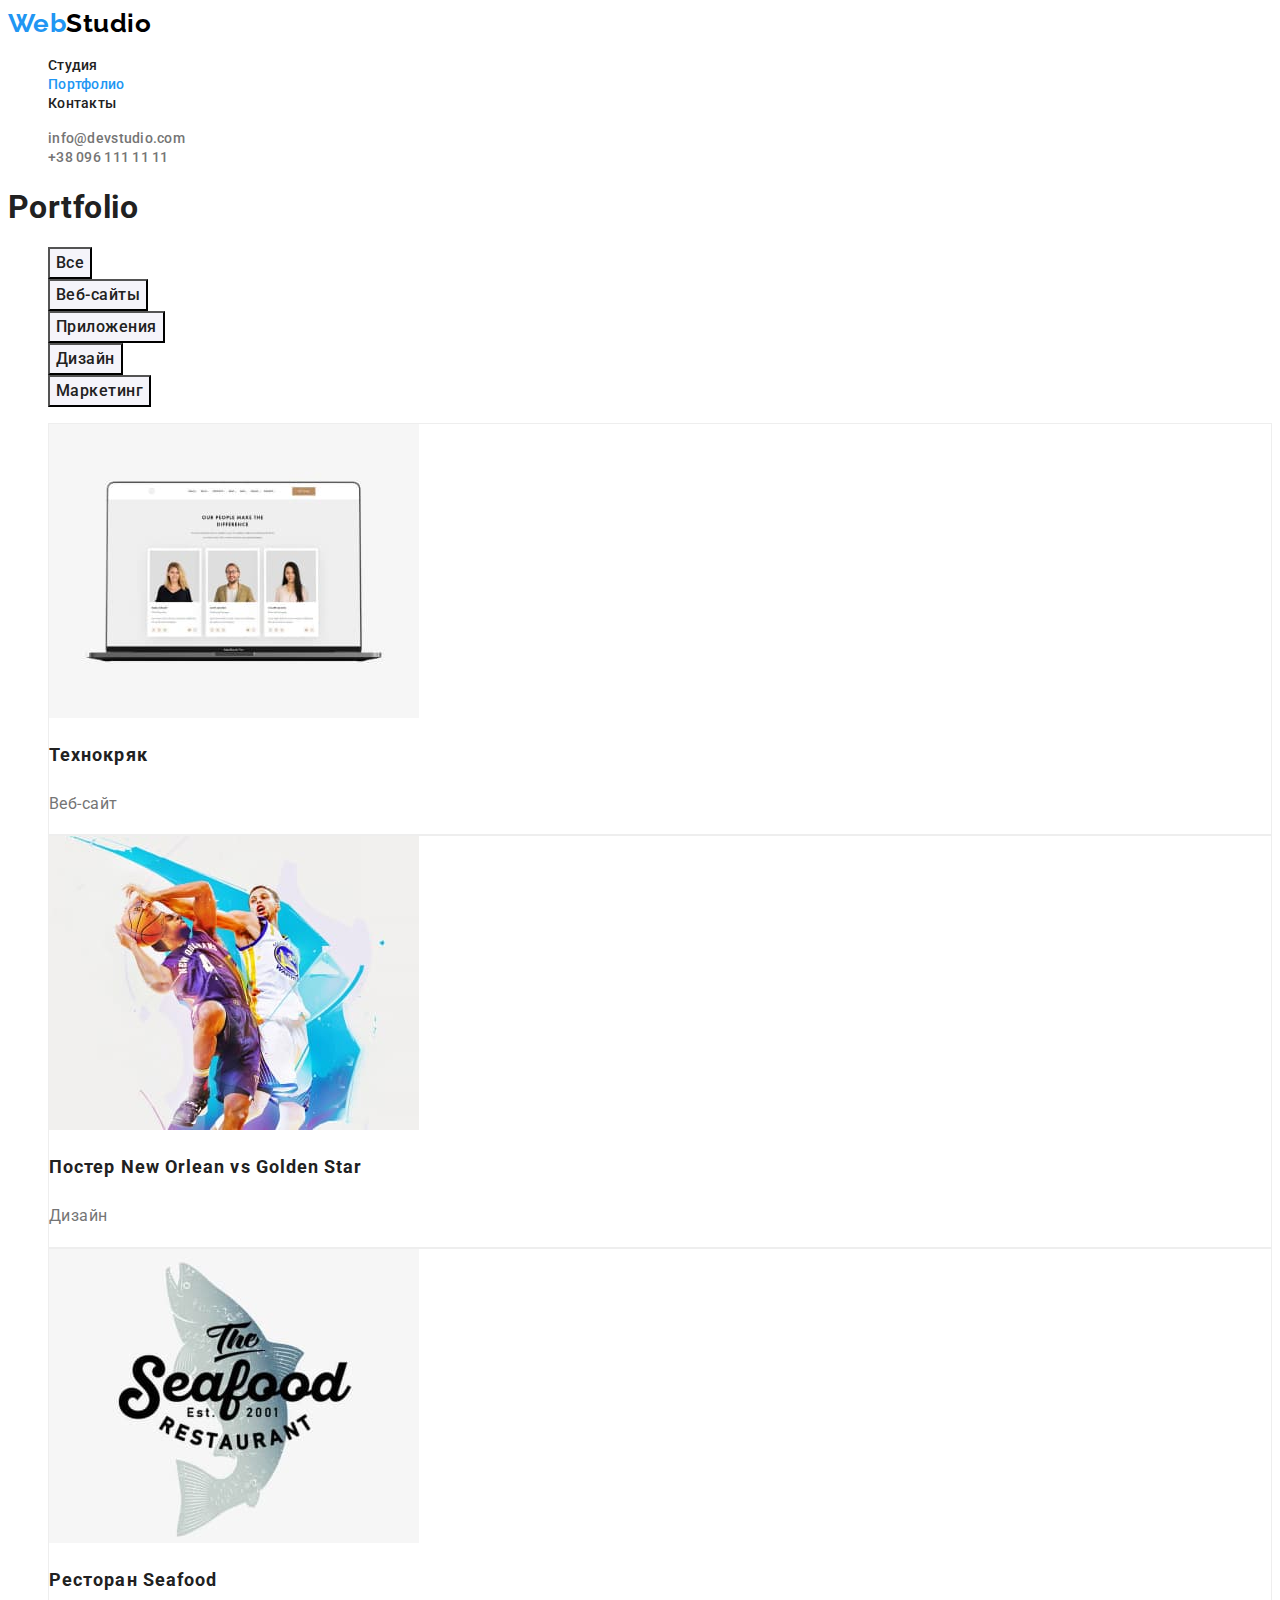
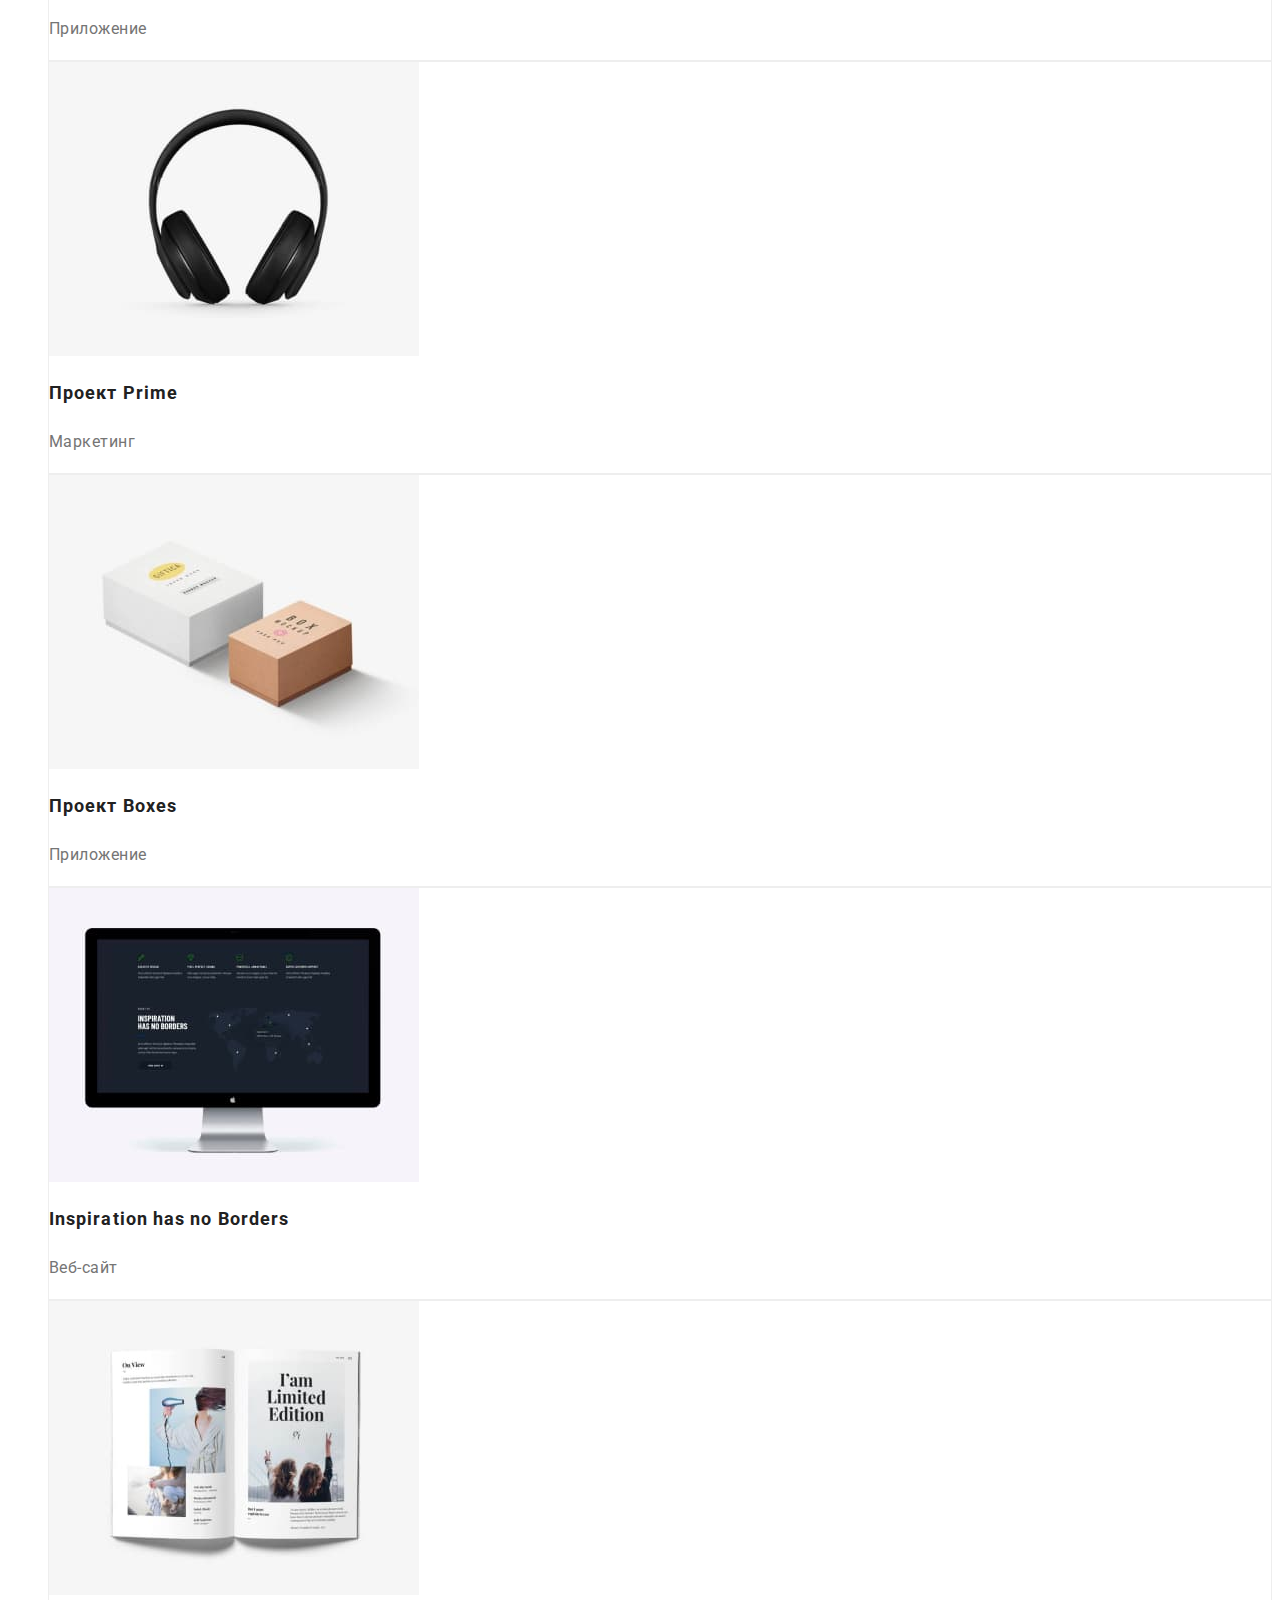
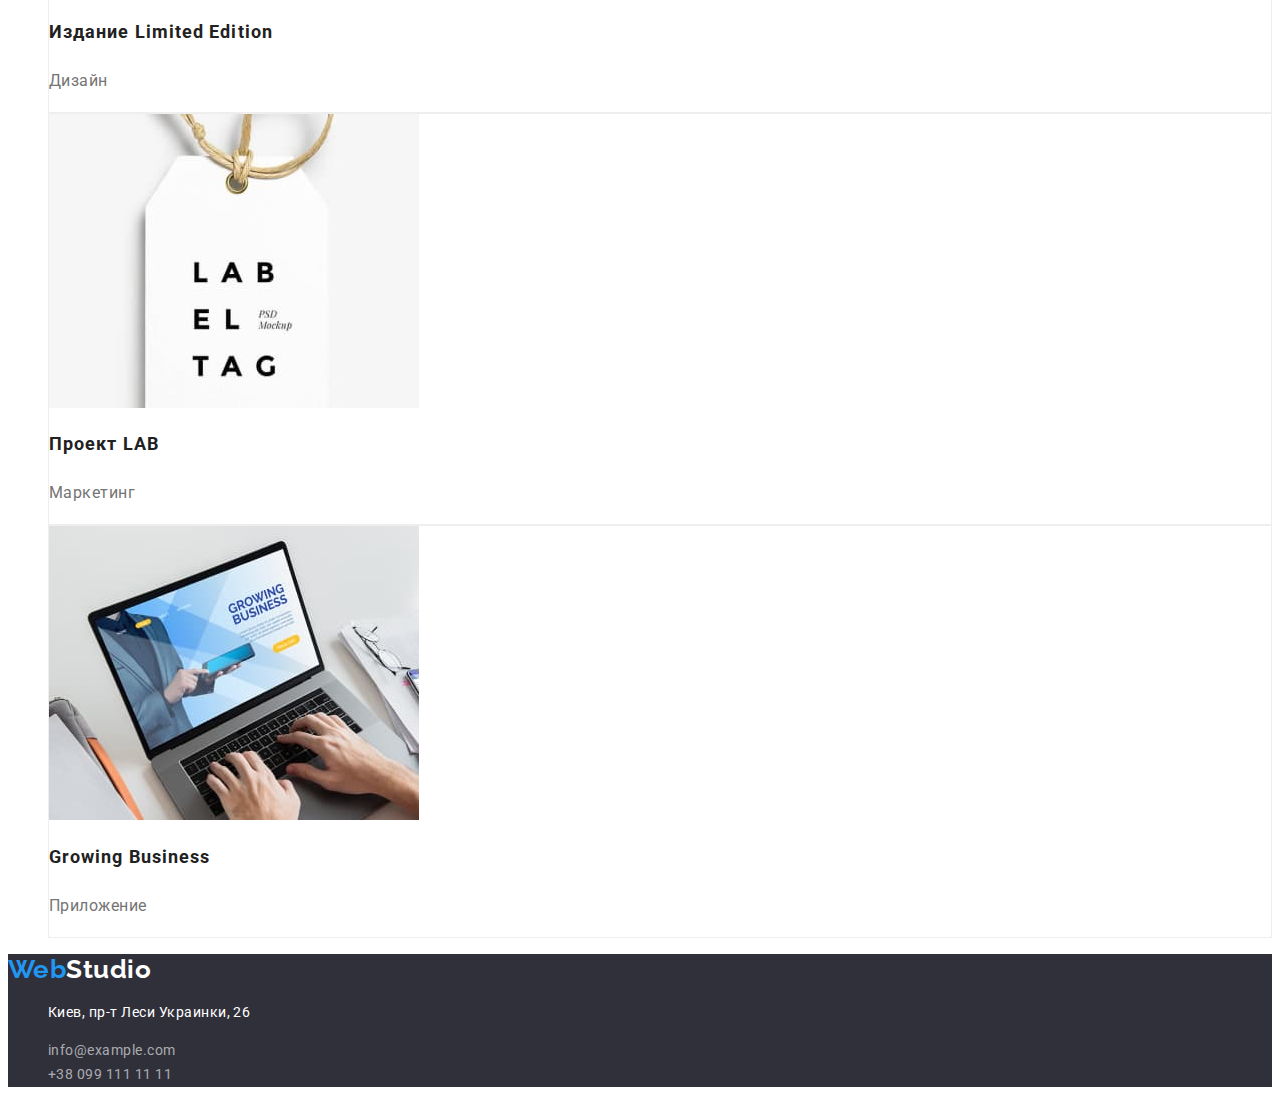
==== portfolio.html @ 8598e44a "Копирует файлы из ДЗ 2 в ДЗ 3" ====
<!DOCTYPE html>
<html lang="en">
<head>
    <meta charset="UTF-8">
    <meta http-equiv="X-UA-Compatible" content="IE=edge">
    <meta name="viewport" content="width=device-width, initial-scale=1.0">
    <title>Document</title>
    <link href="https://fonts.googleapis.com/css2?family=Raleway:wght@700&family=Roboto:wght@400;500;700;900&display=swap" rel="stylesheet">
    <link rel="stylesheet" href="./css/styles.css">
</head>
<body>
<header>
    <nav class="nav">
        <a class="logo" href="./index.html"><span class="first-word">Web</span><span class="second-word">Studio</span></a>
        <ul class="list">
            <li><a class="item" href="./index.html">Студия</a></li>
            <li><a class="item active" href="">Портфолио</a></li>
            <li><a class="item" href="">Контакты</a></li>
        </ul>
    </nav>
    <ul class="list-contact">
        <li><a class="item" href="mailto:info@devstudio.com">info@devstudio.com</a></li>
        <li><a class="item" href="tel:+380961111111">+38 096 111 11 11</a></li>
    </ul>
</header>   
<main>
    <!-- section portfolio -->
    <section class="portfolio">
        <h1>Portfolio</h1>
        <!-- div filters -->
        <div class="filters">
            <ul class="list">
                <li class="filter"><button type="button">Все</button></li>
                <li class="filter"><button type="button">Веб-сайты</button></li>
                <li class="filter"><button type="button">Приложения</button></li>
                <li class="filter"><button type="button">Дизайн</button></li>
                <li class="filter"><button type="button">Маркетинг</button></li>
            </ul>
        </div>
        <!-- div projects -->
        <div class="projects">
            <ul class="list">
                <li class="project-item"><a href="">
                    <img src="./images/img-texnokryak.jpg" width="370" height="294" alt="Экран ноутбука с изображением сайта">
                    <h2 class="project-name">Технокряк</h2>
                    <p class="project-type">Веб-сайт</p>
                </a>
                </li>
                <li class="project-item"><a href="">
                    <img src="./images/img-new-orlean.jpg" width="370" height="294" alt="Два игрока в баскетбол">
                    <h2 class="project-name">Постер New Orlean vs Golden Star</h2>
                    <p class="project-type">Дизайн</p>
                </a>
                </li>
                <li class="project-item"><a href="">
                    <img src="./images/img-seafood.jpg" width="370" height="294" alt="Реклама ресторана Seafood">
                    <h2 class="project-name">Ресторан Seafood</h2>
                    <p class="project-type">Приложение</p>
                </a>
                </li>
                <li class="project-item"><a href="">
                    <img src="./images/img-prime.jpg" width="370" height="294" alt="Черные наушники">
                    <h2 class="project-name">Проект Prime</h2>
                    <p class="project-type">Маркетинг</p>
                </a>
                </li>
                <li class="project-item"><a href="">
                    <img src="./images/img-boxes.jpg" width="370" height="294" alt="Две картонные коробки">
                    <h2 class="project-name">Проект Boxes</h2>
                    <p class="project-type">Приложение</p>
                </a>
                </li>
                <li class="project-item"><a href="">
                    <img src="./images/img-inspiration.jpg" width="370" height="294" alt="Монитор компьютера">
                    <h2 class="project-name">Inspiration has no Borders</h2>
                    <p class="project-type">Веб-сайт</p>
                </a>
                </li>
                <li class="project-item"><a href="">
                    <img src="./images/img-limited-edition.jpg" width="370" height="294" alt="Разворот журнала">
                    <h2 class="project-name">Издание Limited Edition</h2>
                    <p class="project-type">Дизайн</p>
                </a>
                </li>
                <li class="project-item"><a href="">
                    <img src="./images/img-lab.jpg" width="370" height="294" alt="Этикетка с надписью LAB EL TAG">
                    <h2 class="project-name">Проект LAB</h2>
                    <p class="project-type">Маркетинг</p>
                </a>
                </li>
                <li class="project-item"><a href="">
                    <img src="./images/img-growing-business.jpg" width="370" height="294" alt="Экран ноутбука">
                    <h2 class="project-name">Growing Business</h2>
                    <p class="project-type">Приложение</p>
                </a>
                </li>
            </ul>
        </div>
    </section>
</main>
<footer>
    <a class="logo" href="./index.html"><span class="first-word">Web</span><span class="third-word">Studio</span></a>
    <address>
        <ul class="list">
            <li><p class="item post">Киев, пр-т Леси Украинки, 26</p></li>
            <li><a class="item contact" href="mailto:info@example.com">info@example.com</a></li>
            <li><a class="item contact" href="tel:+380991111111">+38 099 111 11 11</a></li>
        </ul>
    </address>
</footer>
</body>
</html>
---- css/styles.css ----
:root{
    --primary-text-color: #212121;
    --additional-text-color: #757575;
    --accent-color: #2196F3;
    --logo-text-color: #000000;
    --additional-accent-color: #FFFFFF;
    --mailto-tel-text-color: rgba(255, 255, 255, 0.6);
    --primary-background-color: #E5E5E5;
    --additional-background-color: #F5F4FA;
    --futer-background-color: #2F303A;
    }
/* body */
body{
    font-family: Roboto, Sans Serif;
    letter-spacing: 0.03em;
    color: var(--primary-text-color);
    }    

/* Nav */
/* Logo */
.logo{
    font-family: Raleway, Sans Serif;
    font-weight: 700;
    font-size: 26px;
    line-height: 1.2;
    text-decoration: none;
    }
.first-word{
    color: var(--accent-color);
}
.second-word{
    color: var(--logo-text-color);
}
.third-word{
    color: var(--additional-accent-color);
}
nav .list{
    list-style: none;
}
nav .item{
    color: var(--primary-text-color);
    font-weight: 500;
    font-size: 14px;
    line-height: 1.14;
    letter-spacing: 0.02em;
    text-decoration: none;
}
nav .active{
    color: var(--accent-color);
}
nav .item:hover,
nav .item:focus {
    color: var(--accent-color);
}
.list-contact{
    list-style: none;
}
.list-contact .item{
    color: var(--additional-text-color);
    font-weight: 500;
    font-size: 14px;
    line-height: 1.14;
    letter-spacing: 0.02em;
    text-decoration: none;
}
.list-contact .item:hover,
.list-contact .item:focus{
    color: var(--accent-color);
}
/* Hero */
.hero-title{
    color: var(--additional-accent-color);
    font-weight: 900;
    font-size: 44px;
    line-height: 1.36;
    text-align: center;
    letter-spacing: 0.06em;
    text-transform: uppercase;
    }
.hero{
    background-color: var(--futer-background-color);
    text-align: center;
}
.hero button{
    font-family: Roboto, Sans Serif;
    background-color: var(--accent-color);
    color: var(--additional-accent-color);
    font-weight: 700;
    font-size: 16px;
    line-height: 1.9;
    letter-spacing: 0.06em;
    cursor: pointer;
    
}
    /* section features */
.feature-title{
    font-weight: 700;
    color: var(--primary-text-color);
    font-size: 14px;
    line-height: 1.14;
    text-transform: uppercase;
    }
.list-features{
    list-style: none;
}    
.features p{
    font-weight: 400;
    color: var(--additional-text-color);
    font-size: 14px;
    line-height: 1.71;
    }
    /* directions */
.directions-title{
    color: var(--primary-text-color);
    font-size: 36px;
    line-height: 1.17;
}
.directions .list{
    list-style: none;
}
    /* team */
.team{
    background-color: var(--additional-background-color);
}
.team-title{
    color: var(--primary-text-color);
    font-size: 36px;
    line-height: 1.17;
    text-align: center;
}
.team .cards{
    list-style: none;
}
.card{
    background-color: var(--additional-accent-color);
}
.team .name{
    color: var(--primary-text-color);
    font-weight: 500;
    font-size: 16px;
    line-height: 1.19;
    text-align: center;
}
.team .position{
    font-weight: 400;
    color: var(--additional-text-color);
    font-size: 16px;
    line-height: 1.19;
    text-align: center;
}
/* footer */
footer{
    background-color: var(--futer-background-color);
}
address .list{
    list-style: none;
 }
footer .item{
    text-decoration: none;
    font-style: normal;
    font-weight: 400;
    font-size: 14px;
    line-height: 1.71;
}
footer .item:hover,
footer .item:focus{
    color: var(--accent-color);
}
.item.post{
    color: var(--additional-accent-color);
}
.item.contact{
    color: var(--mailto-tel-text-color);
}
/* page portfolio */
/* filters */
.filters .list{
    list-style: none;
}
.filters button{
    font-family: Roboto, Sans Serif;
    letter-spacing: 0.03em;
    font-weight: 500;
    font-size: 16px;
    line-height: 1.62;
    text-align: center;
    color: var(--primary-text-color);
    background-color: var(--additional-background-color);
    cursor: pointer;
}
.filters button:hover,
.filters button:focus {
    background-color: var(--accent-color);
    color: var(--additional-accent-color);
}
/* projects */
.projects .list{
    list-style: none;
}
.projects a{
    text-decoration: none;
}
.project-name{
    font-size: 18px;
    line-height: 2;
    letter-spacing: 0.06em;
    color: var(--primary-text-color);
}
.project-type{
    font-weight: normal;
    font-size: 16px;
    line-height: 1.87;
    color: var(--additional-text-color);
}
.project-item{
    border: 1px solid #EEEEEE;
    box-sizing: border-box;
}
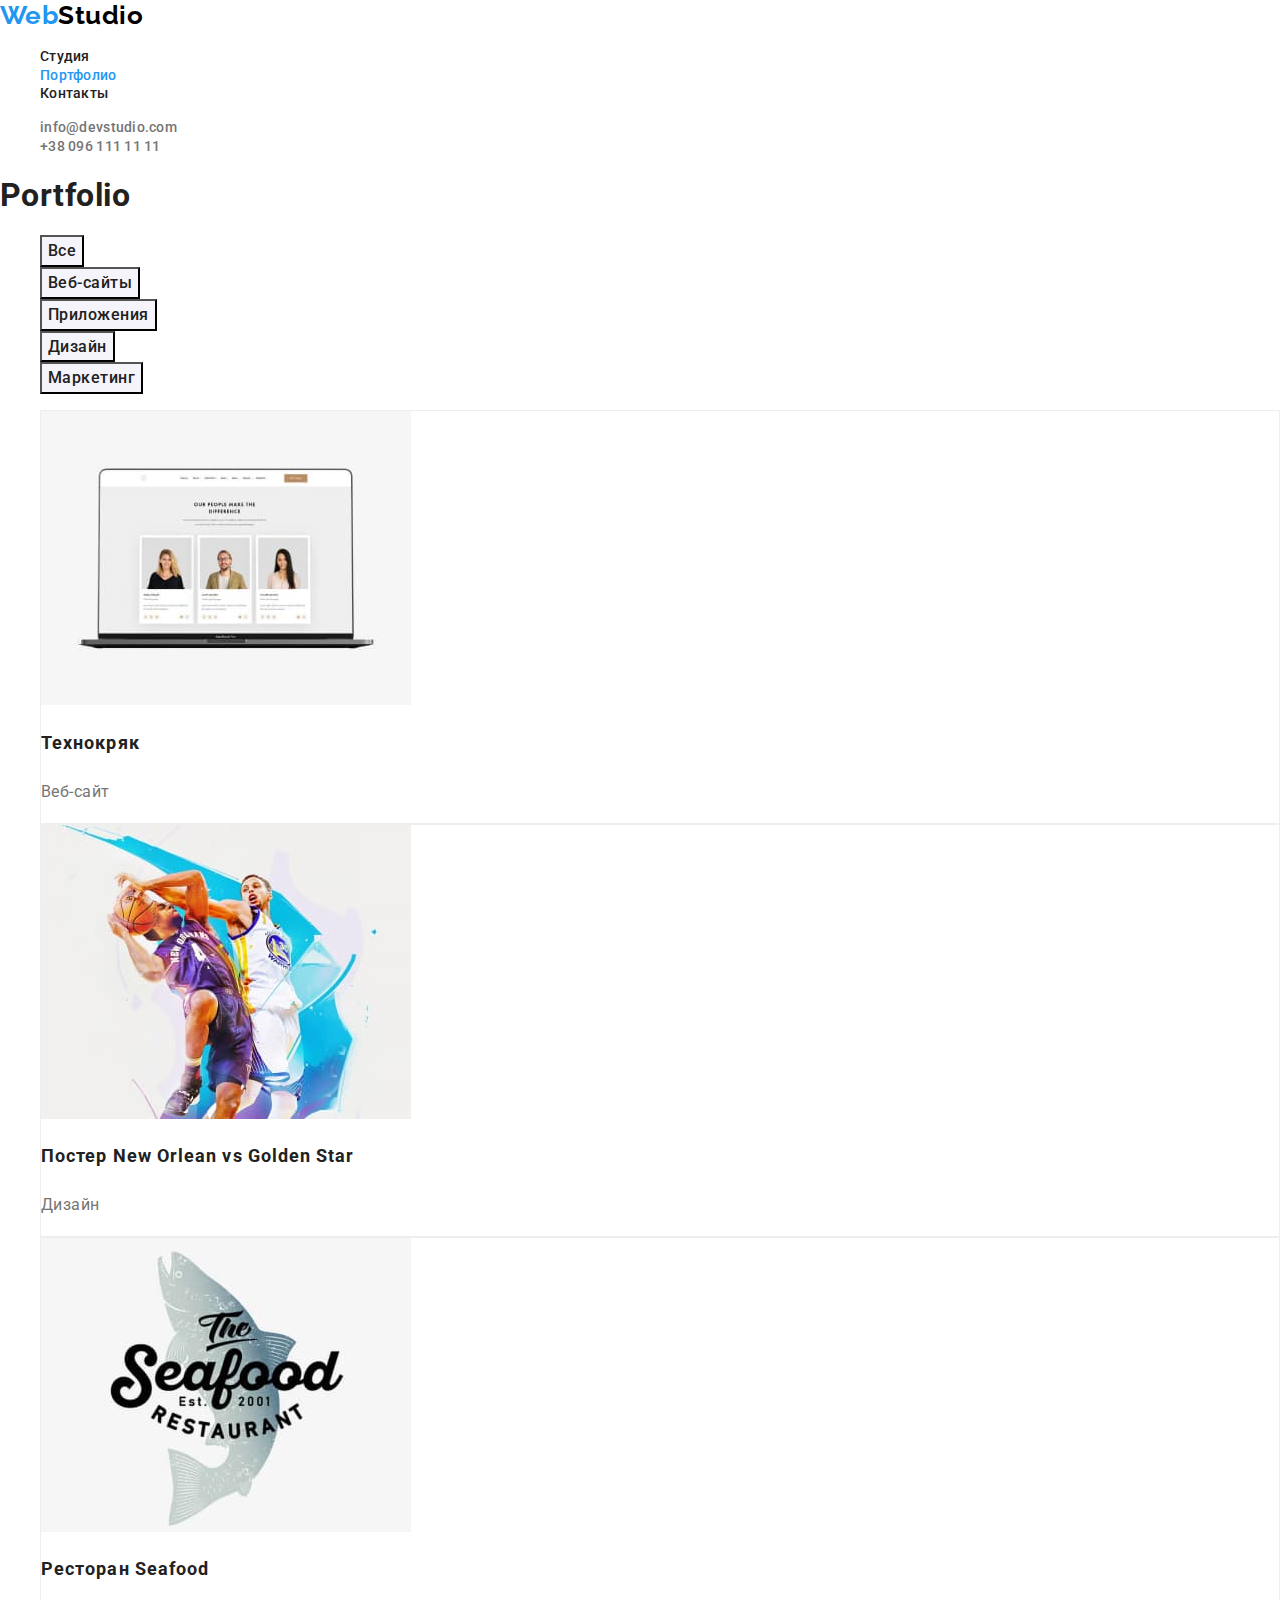
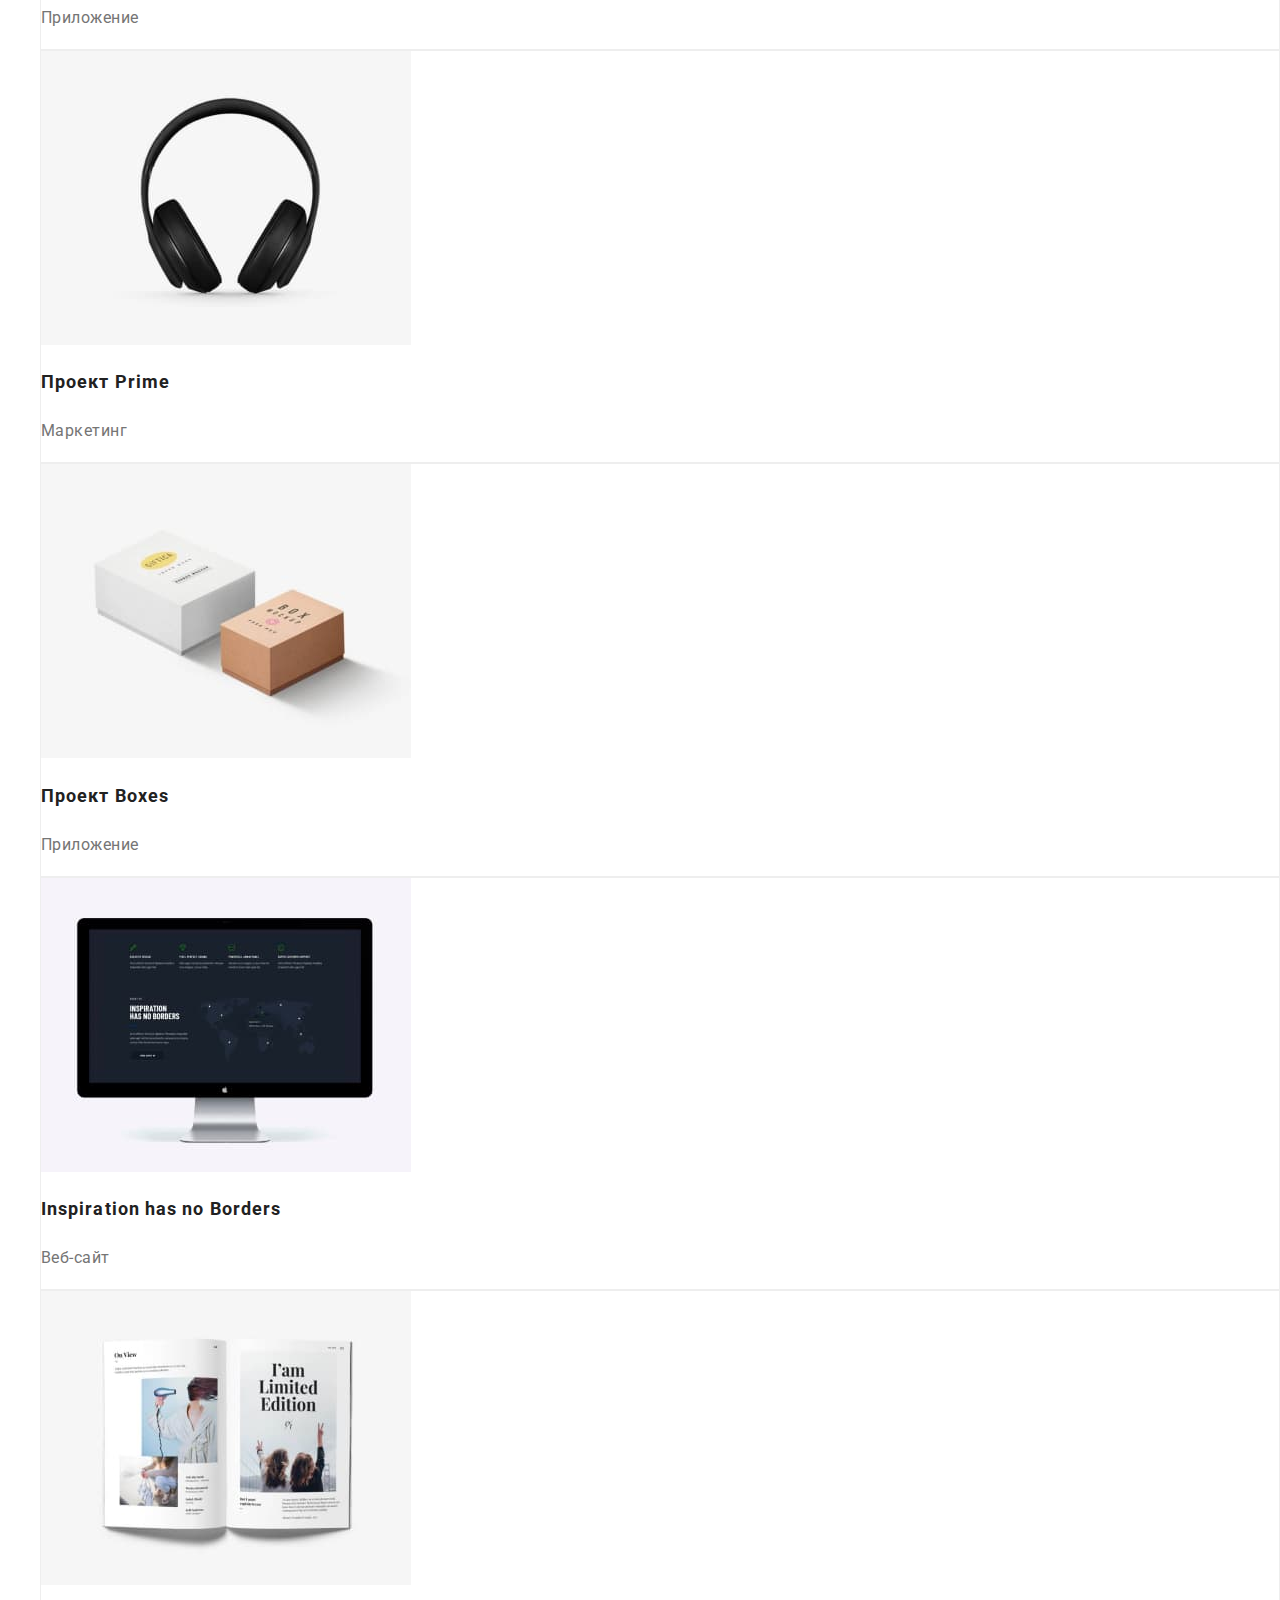
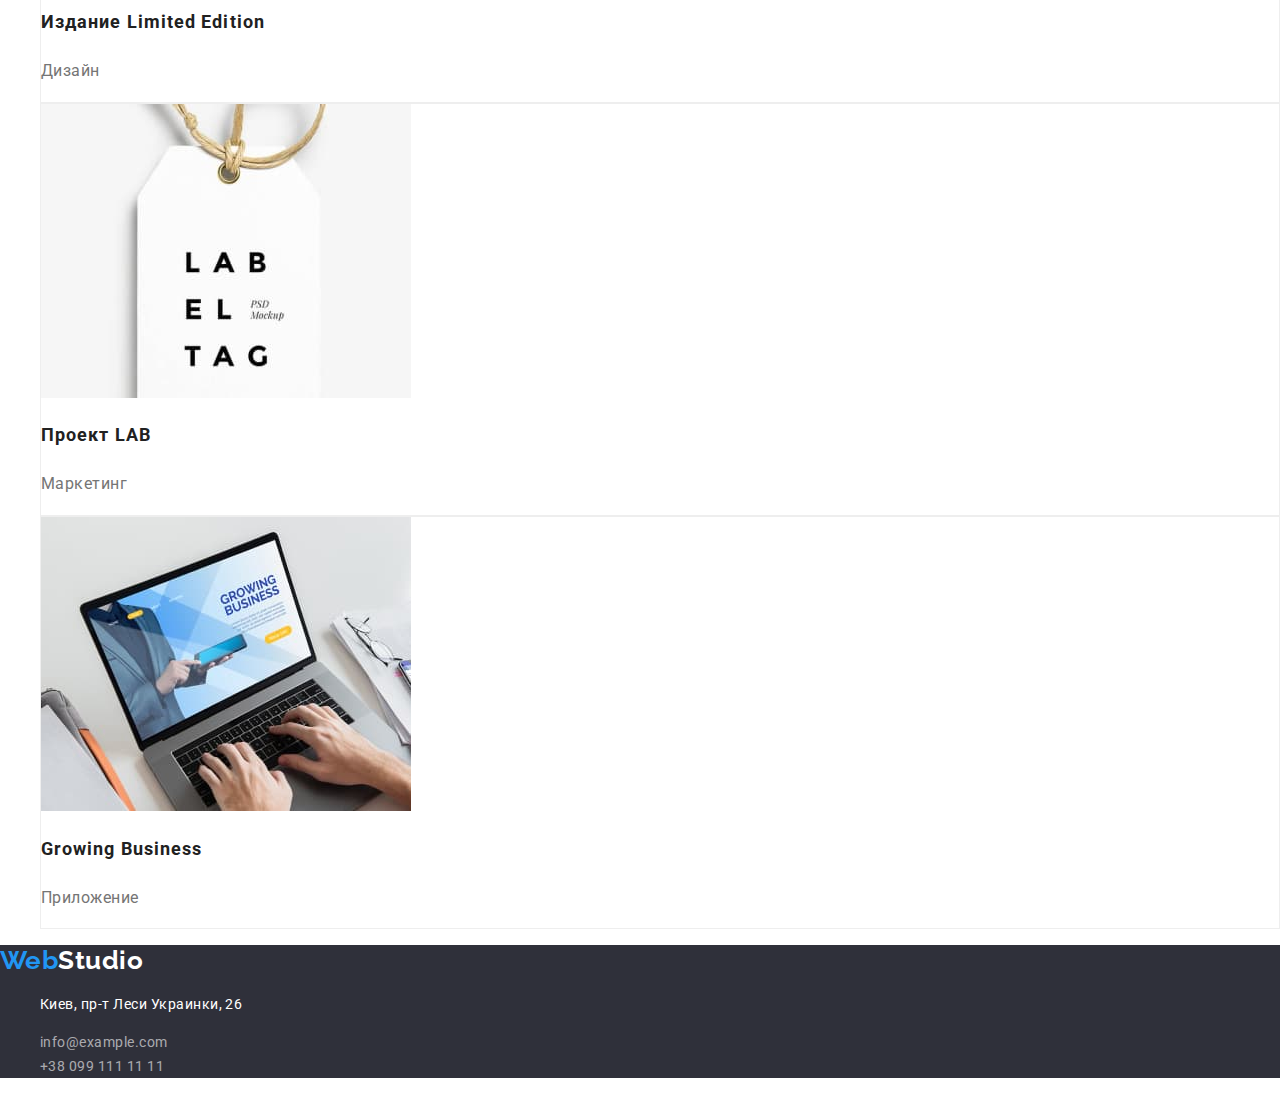
==== commit 4f001b13: "Подключает нормалайзер" ====
--- a/portfolio.html
+++ b/portfolio.html
@@ -6,6 +6,7 @@
     <meta name="viewport" content="width=device-width, initial-scale=1.0">
     <title>Document</title>
     <link href="https://fonts.googleapis.com/css2?family=Raleway:wght@700&family=Roboto:wght@400;500;700;900&display=swap" rel="stylesheet">
+    <link rel="stylesheet" href="https://cdnjs.cloudflare.com/ajax/libs/modern-normalize/1.1.0/modern-normalize.min.css">
     <link rel="stylesheet" href="./css/styles.css">
 </head>
 <body>
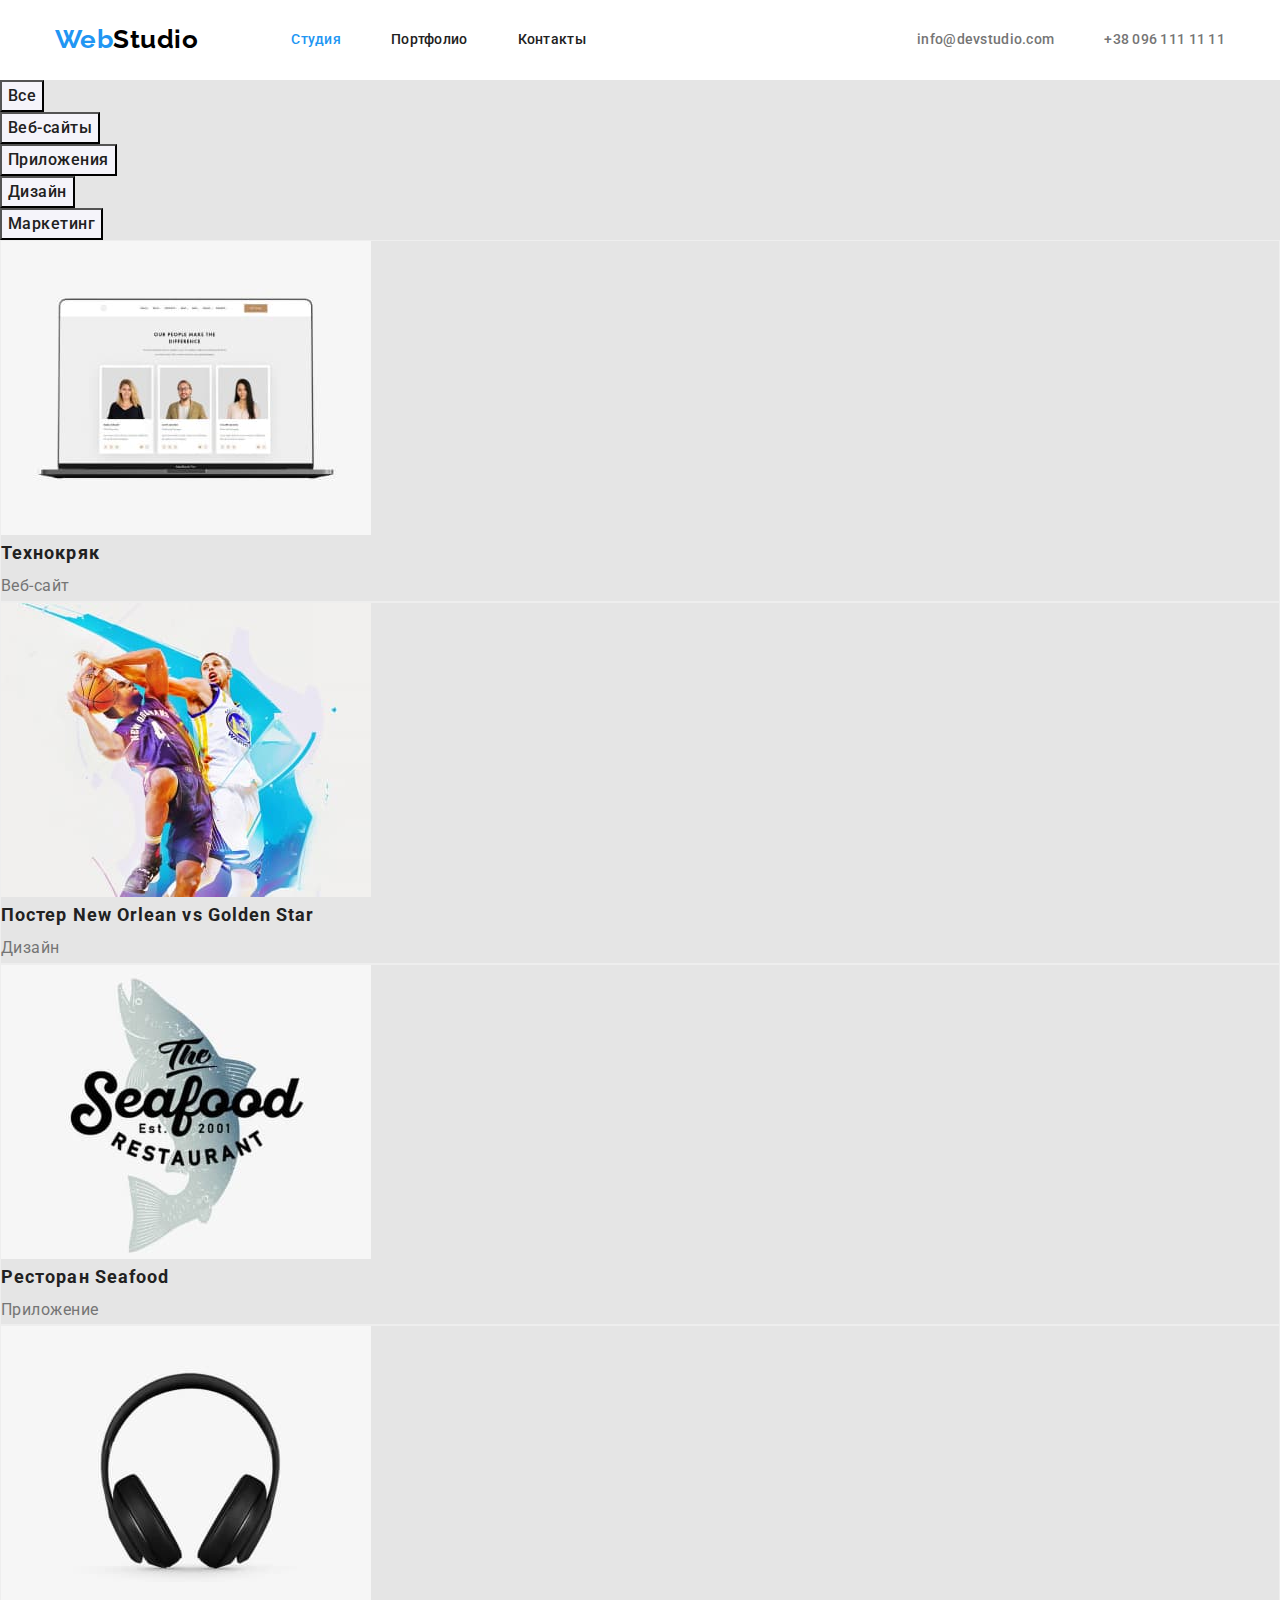
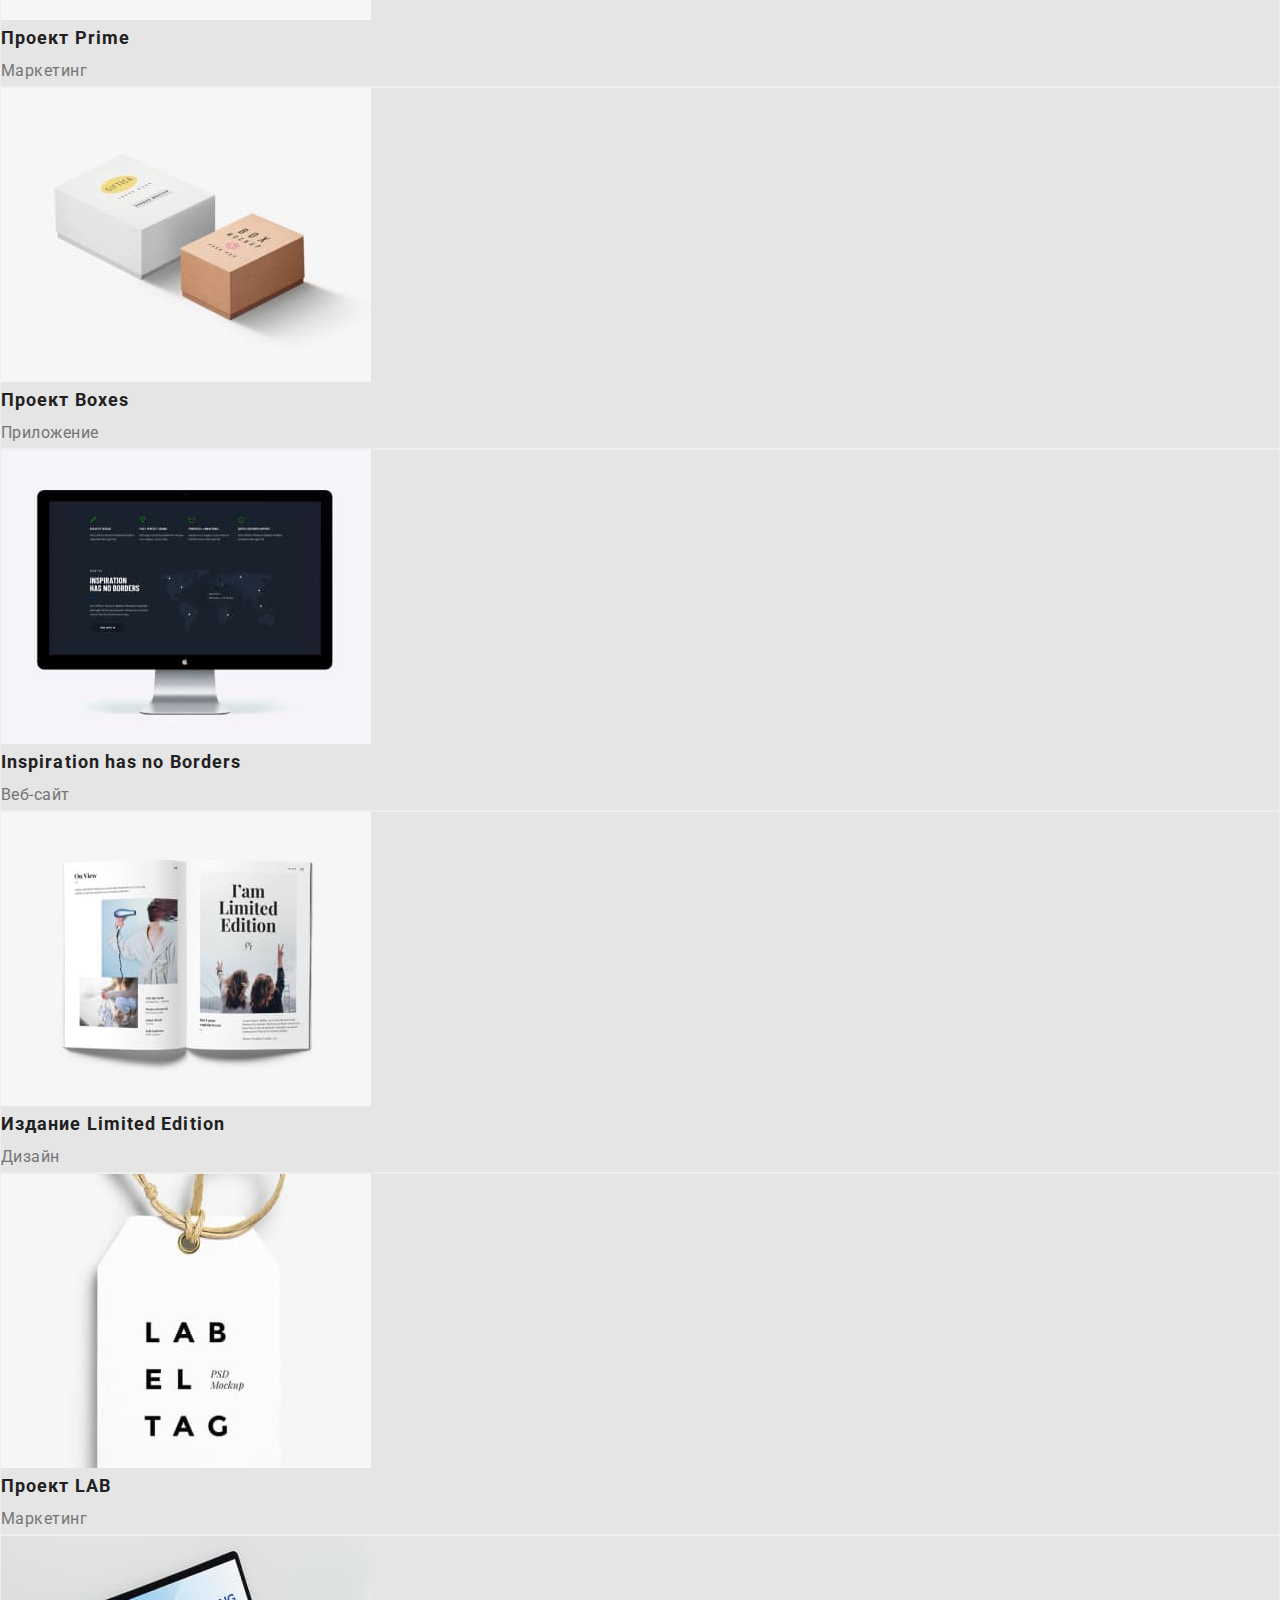
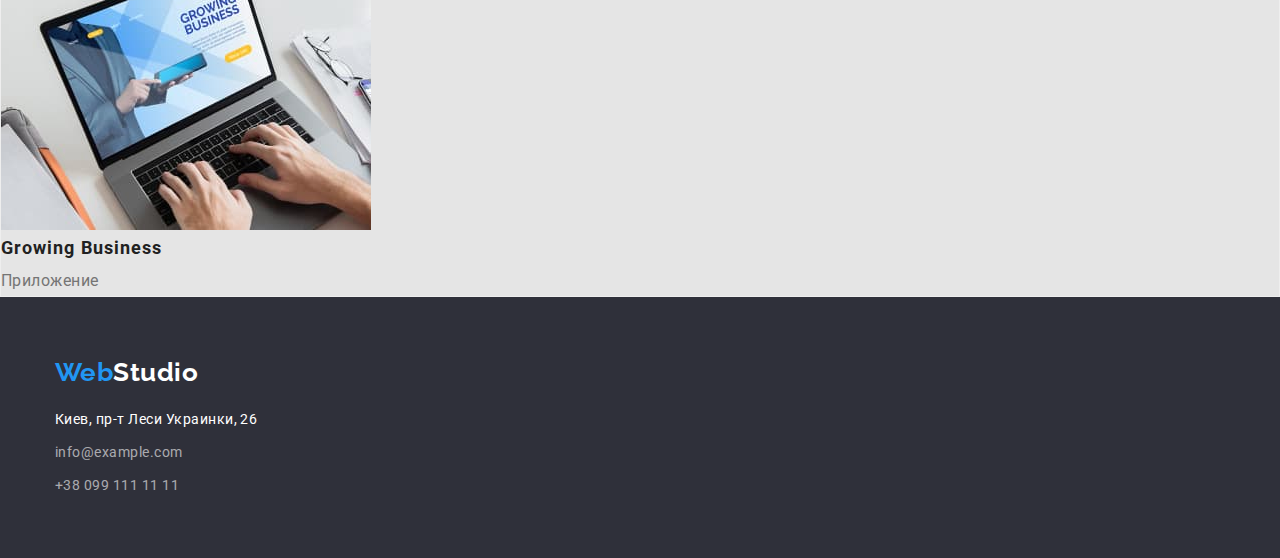
==== commit d4380459: "Оформляет полностью флексы на странице "Студия"" ====
--- a/portfolio.html
+++ b/portfolio.html
@@ -1,113 +1,190 @@
 <!DOCTYPE html>
 <html lang="en">
-<head>
-    <meta charset="UTF-8">
-    <meta http-equiv="X-UA-Compatible" content="IE=edge">
-    <meta name="viewport" content="width=device-width, initial-scale=1.0">
+  <head>
+    <meta charset="UTF-8" />
+    <meta http-equiv="X-UA-Compatible" content="IE=edge" />
+    <meta name="viewport" content="width=device-width, initial-scale=1.0" />
     <title>Document</title>
-    <link href="https://fonts.googleapis.com/css2?family=Raleway:wght@700&family=Roboto:wght@400;500;700;900&display=swap" rel="stylesheet">
-    <link rel="stylesheet" href="https://cdnjs.cloudflare.com/ajax/libs/modern-normalize/1.1.0/modern-normalize.min.css">
-    <link rel="stylesheet" href="./css/styles.css">
-</head>
-<body>
-<header>
-    <nav class="nav">
-        <a class="logo" href="./index.html"><span class="first-word">Web</span><span class="second-word">Studio</span></a>
-        <ul class="list">
-            <li><a class="item" href="./index.html">Студия</a></li>
-            <li><a class="item active" href="">Портфолио</a></li>
-            <li><a class="item" href="">Контакты</a></li>
+    <link
+      href="https://fonts.googleapis.com/css2?family=Raleway:wght@700&family=Roboto:wght@400;500;700;900&display=swap"
+      rel="stylesheet"
+    />
+    <link
+      rel="stylesheet"
+      href="https://cdnjs.cloudflare.com/ajax/libs/modern-normalize/1.1.0/modern-normalize.min.css"
+    />
+    <link rel="stylesheet" href="./css/styles.css" />
+  </head>
+  <body>
+    <header class="header section">
+      <div class="container">
+        <a class="header-logo link" href="./index.html"
+          ><span class="first-word">Web</span><span class="second-word">Studio</span></a
+        >
+        <nav class="header-nav">
+          <ul class="header-list-nav list">
+            <li class="header-item"><a class="header-link link active" href="">Студия</a></li>
+            <li class="header-item">
+              <a class="header-link link" href="./portfolio.html">Портфолио</a>
+            </li>
+            <li class="header-item"><a class="header-link link" href="">Контакты</a></li>
+          </ul>
+        </nav>
+        <ul class="header-list-contact list">
+          <li class="header-item">
+            <a class="header-link link" href="mailto:info@devstudio.com">info@devstudio.com</a>
+          </li>
+          <li class="header-item">
+            <a class="header-link link" href="tel:+380961111111">+38 096 111 11 11</a>
+          </li>
         </ul>
-    </nav>
-    <ul class="list-contact">
-        <li><a class="item" href="mailto:info@devstudio.com">info@devstudio.com</a></li>
-        <li><a class="item" href="tel:+380961111111">+38 096 111 11 11</a></li>
-    </ul>
-</header>   
-<main>
-    <!-- section portfolio -->
-    <section class="portfolio">
-        <h1>Portfolio</h1>
+      </div>
+    </header>
+    <main>
+      <!-- section portfolio -->
+      <section class="portfolio">
+        <h1 class="visually-hidden">Portfolio</h1>
         <!-- div filters -->
         <div class="filters">
-            <ul class="list">
-                <li class="filter"><button type="button">Все</button></li>
-                <li class="filter"><button type="button">Веб-сайты</button></li>
-                <li class="filter"><button type="button">Приложения</button></li>
-                <li class="filter"><button type="button">Дизайн</button></li>
-                <li class="filter"><button type="button">Маркетинг</button></li>
-            </ul>
+          <ul class="list">
+            <li class="filter"><button type="button">Все</button></li>
+            <li class="filter"><button type="button">Веб-сайты</button></li>
+            <li class="filter"><button type="button">Приложения</button></li>
+            <li class="filter"><button type="button">Дизайн</button></li>
+            <li class="filter"><button type="button">Маркетинг</button></li>
+          </ul>
         </div>
         <!-- div projects -->
         <div class="projects">
-            <ul class="list">
-                <li class="project-item"><a href="">
-                    <img src="./images/img-texnokryak.jpg" width="370" height="294" alt="Экран ноутбука с изображением сайта">
-                    <h2 class="project-name">Технокряк</h2>
-                    <p class="project-type">Веб-сайт</p>
-                </a>
-                </li>
-                <li class="project-item"><a href="">
-                    <img src="./images/img-new-orlean.jpg" width="370" height="294" alt="Два игрока в баскетбол">
-                    <h2 class="project-name">Постер New Orlean vs Golden Star</h2>
-                    <p class="project-type">Дизайн</p>
-                </a>
-                </li>
-                <li class="project-item"><a href="">
-                    <img src="./images/img-seafood.jpg" width="370" height="294" alt="Реклама ресторана Seafood">
-                    <h2 class="project-name">Ресторан Seafood</h2>
-                    <p class="project-type">Приложение</p>
-                </a>
-                </li>
-                <li class="project-item"><a href="">
-                    <img src="./images/img-prime.jpg" width="370" height="294" alt="Черные наушники">
-                    <h2 class="project-name">Проект Prime</h2>
-                    <p class="project-type">Маркетинг</p>
-                </a>
-                </li>
-                <li class="project-item"><a href="">
-                    <img src="./images/img-boxes.jpg" width="370" height="294" alt="Две картонные коробки">
-                    <h2 class="project-name">Проект Boxes</h2>
-                    <p class="project-type">Приложение</p>
-                </a>
-                </li>
-                <li class="project-item"><a href="">
-                    <img src="./images/img-inspiration.jpg" width="370" height="294" alt="Монитор компьютера">
-                    <h2 class="project-name">Inspiration has no Borders</h2>
-                    <p class="project-type">Веб-сайт</p>
-                </a>
-                </li>
-                <li class="project-item"><a href="">
-                    <img src="./images/img-limited-edition.jpg" width="370" height="294" alt="Разворот журнала">
-                    <h2 class="project-name">Издание Limited Edition</h2>
-                    <p class="project-type">Дизайн</p>
-                </a>
-                </li>
-                <li class="project-item"><a href="">
-                    <img src="./images/img-lab.jpg" width="370" height="294" alt="Этикетка с надписью LAB EL TAG">
-                    <h2 class="project-name">Проект LAB</h2>
-                    <p class="project-type">Маркетинг</p>
-                </a>
-                </li>
-                <li class="project-item"><a href="">
-                    <img src="./images/img-growing-business.jpg" width="370" height="294" alt="Экран ноутбука">
-                    <h2 class="project-name">Growing Business</h2>
-                    <p class="project-type">Приложение</p>
-                </a>
-                </li>
-            </ul>
+          <ul class="list">
+            <li class="project-item">
+              <a href="">
+                <img
+                  src="./images/img-texnokryak.jpg"
+                  width="370"
+                  height="294"
+                  alt="Экран ноутбука с изображением сайта"
+                />
+                <h2 class="project-name">Технокряк</h2>
+                <p class="project-type">Веб-сайт</p>
+              </a>
+            </li>
+            <li class="project-item">
+              <a href="">
+                <img
+                  src="./images/img-new-orlean.jpg"
+                  width="370"
+                  height="294"
+                  alt="Два игрока в баскетбол"
+                />
+                <h2 class="project-name">Постер New Orlean vs Golden Star</h2>
+                <p class="project-type">Дизайн</p>
+              </a>
+            </li>
+            <li class="project-item">
+              <a href="">
+                <img
+                  src="./images/img-seafood.jpg"
+                  width="370"
+                  height="294"
+                  alt="Реклама ресторана Seafood"
+                />
+                <h2 class="project-name">Ресторан Seafood</h2>
+                <p class="project-type">Приложение</p>
+              </a>
+            </li>
+            <li class="project-item">
+              <a href="">
+                <img src="./images/img-prime.jpg" width="370" height="294" alt="Черные наушники" />
+                <h2 class="project-name">Проект Prime</h2>
+                <p class="project-type">Маркетинг</p>
+              </a>
+            </li>
+            <li class="project-item">
+              <a href="">
+                <img
+                  src="./images/img-boxes.jpg"
+                  width="370"
+                  height="294"
+                  alt="Две картонные коробки"
+                />
+                <h2 class="project-name">Проект Boxes</h2>
+                <p class="project-type">Приложение</p>
+              </a>
+            </li>
+            <li class="project-item">
+              <a href="">
+                <img
+                  src="./images/img-inspiration.jpg"
+                  width="370"
+                  height="294"
+                  alt="Монитор компьютера"
+                />
+                <h2 class="project-name">Inspiration has no Borders</h2>
+                <p class="project-type">Веб-сайт</p>
+              </a>
+            </li>
+            <li class="project-item">
+              <a href="">
+                <img
+                  src="./images/img-limited-edition.jpg"
+                  width="370"
+                  height="294"
+                  alt="Разворот журнала"
+                />
+                <h2 class="project-name">Издание Limited Edition</h2>
+                <p class="project-type">Дизайн</p>
+              </a>
+            </li>
+            <li class="project-item">
+              <a href="">
+                <img
+                  src="./images/img-lab.jpg"
+                  width="370"
+                  height="294"
+                  alt="Этикетка с надписью LAB EL TAG"
+                />
+                <h2 class="project-name">Проект LAB</h2>
+                <p class="project-type">Маркетинг</p>
+              </a>
+            </li>
+            <li class="project-item">
+              <a href="">
+                <img
+                  src="./images/img-growing-business.jpg"
+                  width="370"
+                  height="294"
+                  alt="Экран ноутбука"
+                />
+                <h2 class="project-name">Growing Business</h2>
+                <p class="project-type">Приложение</p>
+              </a>
+            </li>
+          </ul>
         </div>
-    </section>
-</main>
-<footer>
-    <a class="logo" href="./index.html"><span class="first-word">Web</span><span class="third-word">Studio</span></a>
-    <address>
-        <ul class="list">
-            <li><p class="item post">Киев, пр-т Леси Украинки, 26</p></li>
-            <li><a class="item contact" href="mailto:info@example.com">info@example.com</a></li>
-            <li><a class="item contact" href="tel:+380991111111">+38 099 111 11 11</a></li>
-        </ul>
-    </address>
-</footer>
-</body>
-</html>+      </section>
+    </main>
+    <footer class="footer section">
+      <div class="container">
+        <a class="logo link" href="./index.html"
+          ><span class="first-word">Web</span><span class="third-word">Studio</span></a
+        >
+        <address class="address">
+          <ul class="footer-address-list list">
+            <li class="footer-address-item">
+              <p class="footer-address-post">Киев, пр-т Леси Украинки, 26</p>
+            </li>
+            <li class="footer-address-item">
+              <a class="footer-address-link link" href="mailto:info@example.com"
+                >info@example.com</a
+              >
+            </li>
+            <li class="footer-address-item">
+              <a class="footer-address-link link" href="tel:+380991111111">+38 099 111 11 11</a>
+            </li>
+          </ul>
+        </address>
+      </div>
+    </footer>
+  </body>
+</html>
--- a/css/styles.css
+++ b/css/styles.css
@@ -1,219 +1,351 @@
-:root{
-    --primary-text-color: #212121;
-    --additional-text-color: #757575;
-    --accent-color: #2196F3;
-    --logo-text-color: #000000;
-    --additional-accent-color: #FFFFFF;
-    --mailto-tel-text-color: rgba(255, 255, 255, 0.6);
-    --primary-background-color: #E5E5E5;
-    --additional-background-color: #F5F4FA;
-    --futer-background-color: #2F303A;
-    }
-/* body */
-body{
-    font-family: Roboto, Sans Serif;
-    letter-spacing: 0.03em;
-    color: var(--primary-text-color);
-    }    
+:root {
+  --primary-text-color: #212121;
+  --additional-text-color: #757575;
+  --accent-color: #2196f3;
+  --logo-text-color: #000000;
+  --additional-accent-color: #ffffff;
+  --mailto-tel-text-color: rgba(255, 255, 255, 0.6);
+  --primary-background-color: #e5e5e5;
+  --additional-background-color: #f5f4fa;
+  --futer-background-color: #2f303a;
+}
+/* ---------------BODY----------------- */
+body {
+  font-family: 'Roboto', 'Sans Serif';
+  letter-spacing: 0.03em;
+  color: var(--primary-text-color);
+  background-color: var(--primary-background-color);
+}
+p,
+h1,
+h2,
+h3,
+h4,
+h5,
+h6 {
+  margin: 0;
+}
+img {
+  display: block;
+}
+.list {
+  list-style: none;
+  margin: 0;
+  padding: 0;
+}
+.link {
+  text-decoration: none;
+}
+.btn {
+  cursor: pointer;
+  border-radius: 4px;
+}
+.container {
+  width: 1200px;
+  padding-left: 15px;
+  padding-right: 15px;
+  margin-left: auto;
+  margin-right: auto;
+}
+.section {
+  max-width: 1600px;
+  margin-left: auto;
+  margin-right: auto;
+}
+/* ------------------HEDER------------------ */
+.header {
+  background-color: var(--additional-accent-color);
+}
+.header > .container {
+  display: flex;
+  justify-content: flex-start;
+  align-items: center;
+  padding-top: 24px;
+  padding-bottom: 25px;
+}
+.header-logo {
+  font-family: 'Raleway', 'Sans Serif';
+  font-weight: 700;
+  font-size: 26px;
+  line-height: 1.2;
+  display: block;
+  margin-right: 93px;
+}
+.first-word {
+  color: var(--accent-color);
+}
+.second-word {
+  color: var(--logo-text-color);
+}
+.third-word {
+  color: var(--additional-accent-color);
+}
+.header-list-nav {
+  display: flex;
+  justify-content: space-between;
+  align-items: center;
+}
+.header-item + .header-item {
+  margin-left: 50px;
+}
+.header-link {
+  font-weight: 500;
+  font-size: 14px;
+  line-height: 1.14;
+  letter-spacing: 0.02em;
+  display: block;
+}
+.header-nav .header-link {
+  color: inherit;
+}
+.header .header-link:hover,
+.header .header-link:focus,
+.header .active {
+  color: var(--accent-color);
+}
+.header-list-contact {
+  display: flex;
+  justify-content: center;
+  align-items: center;
+  margin-left: auto;
+}
+.header-list-contact .header-link {
+  color: var(--additional-text-color);
+}
+/* ---------------HERO----------------- */
+.hero {
+  background-color: var(--futer-background-color);
+  text-align: center;
+  padding-top: 200px;
+  padding-bottom: 200px;
+  max-width: 1600px;
+  margin-bottom: 0;
+  margin-left: auto;
+  margin-right: auto;
+}
+.hero-title {
+  color: var(--additional-accent-color);
+  font-weight: 900;
+  font-size: 44px;
+  line-height: 1.36;
+  letter-spacing: 0.06em;
+  text-transform: uppercase;
+  width: 696px;
+  margin-left: auto;
+  margin-right: auto;
+  margin-bottom: 30px;
+}
+.hero .btn {
+  display: inline-block;
+  min-width: 200px;
+  height: 50px;
+  font-weight: 700;
+  font-size: 16px;
+  line-height: 1.87;
+  color: var(--additional-accent-color);
+  letter-spacing: 0.06em;
+  background-color: var(--accent-color);
+  border: 1px solid transparent;
+  border-radius: 4px;
+  box-shadow: 0px 4px 4px rgba(0, 0, 0, 0.15);
+  cursor: pointer;
+  padding: 10px 31px;
+  margin-left: auto;
+  margin-right: auto;
+}
+/* ---------------SECTION FEATURES----------------- */
+.features {
+  padding-top: 94px;
+  padding-bottom: 47px;
+}
+.visually-hidden {
+  position: absolute;
+  width: 1px;
+  height: 1px;
+  margin: -1px;
+  padding: 0;
+  overflow: hidden;
+  border: 0;
+  clip: rect(0 0 0 0);
+}
+.feature-title {
+  color: var(--primary-text-color);
+  font-size: 14px;
+  line-height: 1.14;
+  text-transform: uppercase;
+  margin-bottom: 10px;
+}
+.features-list.container {
+  display: flex;
+  justify-content: space-between;
+  align-items: center;
+  width: 1170px;
+  padding-left: 0;
+  padding-right: 0;
+}
+.feature-text {
+  font-weight: 400;
+  color: var(--additional-text-color);
+  font-size: 14px;
+  line-height: 1.71;
+  width: 270px;
+}
+.feature-item:not(:last-child) {
+  padding-right: 30px;
+}
+/* ---------------SECTION DIRECTIONS----------------- */
+.directions {
+  padding-top: 47px;
+  padding-bottom: 94px;
+}
+.directions-title {
+  color: var(--primary-text-color);
+  font-size: 36px;
+  line-height: 1.17;
+  margin-top: 0;
+  margin-bottom: 50px;
+  text-align: center;
+}
+.directions-list.container {
+  display: flex;
+  justify-content: space-between;
+  align-items: center;
+  width: 1170px;
+  padding-left: 0;
+  padding-right: 0;
+}
+.direction-item:not(:last-child) {
+  padding-right: 30px;
+}
+/* ---------------SECTION TEAM----------------- */
+.team {
+  background-color: var(--additional-background-color);
+  padding-top: 94px;
+  padding-bottom: 94px;
+}
+.team-title {
+  color: var(--primary-text-color);
+  font-size: 36px;
+  line-height: 1.17;
+  text-align: center;
+  margin-bottom: 50px;
+}
+.team-cards-list.container {
+  display: flex;
+  justify-content: space-between;
+  align-items: center;
+  width: 1170px;
+  padding-left: 0;
+  padding-right: 0;
+}
+.team-card:not(:last-child) {
+  margin-right: 30px;
+}
+.team-card {
+  background-color: var(--additional-accent-color);
+  box-shadow: 0px 1px 3px rgba(0, 0, 0, 0.12), 0px 1px 1px rgba(0, 0, 0, 0.14),
+    0px 2px 1px rgba(0, 0, 0, 0.2);
+  border-radius: 0px 0px 4px 4px;
+  width: 270px;
+}
+.team-description {
+  padding-top: 30px;
+  padding-bottom: 30px;
+}
+.team-name {
+  color: var(--primary-text-color);
+  font-weight: 500;
+  font-size: 16px;
+  line-height: 1.19;
+  text-align: center;
+  margin-bottom: 10px;
+}
+.team-position {
+  font-weight: 400;
+  color: var(--additional-text-color);
+  font-size: 16px;
+  line-height: 1.19;
+  text-align: center;
+  display: block;
+}
+/* ---------------FOOTER----------------- */
+.footer {
+  background-color: var(--futer-background-color);
+}
+.footer > .container {
+  padding-top: 60px;
+  padding-bottom: 60px;
+}
+.footer .logo {
+  display: block;
+  font-family: 'Raleway', 'Sans Serif';
+  font-weight: 700;
+  font-size: 26px;
+  line-height: 1.2;
+  margin-bottom: 20px;
+}
+.footer-address-item:not(:last-child) {
+  margin-bottom: 9px;
+}
+.footer-address-post,
+.footer-address-link {
+  font-style: normal;
+  font-weight: 400;
+  font-size: 14px;
+  line-height: 1.71;
+}
+.footer-address-post {
+  color: var(--additional-accent-color);
+}
+.footer-address-link {
+  color: var(--mailto-tel-text-color);
+}
+.footer-address-link:hover,
+.footer-address-link:focus {
+  color: var(--accent-color);
+}
+/* ---------------PAGE PORTFOLIO----------------- */
 
-/* Nav */
-/* Logo */
-.logo{
-    font-family: Raleway, Sans Serif;
-    font-weight: 700;
-    font-size: 26px;
-    line-height: 1.2;
-    text-decoration: none;
-    }
-.first-word{
-    color: var(--accent-color);
-}
-.second-word{
-    color: var(--logo-text-color);
-}
-.third-word{
-    color: var(--additional-accent-color);
-}
-nav .list{
-    list-style: none;
-}
-nav .item{
-    color: var(--primary-text-color);
-    font-weight: 500;
-    font-size: 14px;
-    line-height: 1.14;
-    letter-spacing: 0.02em;
-    text-decoration: none;
-}
-nav .active{
-    color: var(--accent-color);
-}
-nav .item:hover,
-nav .item:focus {
-    color: var(--accent-color);
-}
-.list-contact{
-    list-style: none;
-}
-.list-contact .item{
-    color: var(--additional-text-color);
-    font-weight: 500;
-    font-size: 14px;
-    line-height: 1.14;
-    letter-spacing: 0.02em;
-    text-decoration: none;
-}
-.list-contact .item:hover,
-.list-contact .item:focus{
-    color: var(--accent-color);
-}
-/* Hero */
-.hero-title{
-    color: var(--additional-accent-color);
-    font-weight: 900;
-    font-size: 44px;
-    line-height: 1.36;
-    text-align: center;
-    letter-spacing: 0.06em;
-    text-transform: uppercase;
-    }
-.hero{
-    background-color: var(--futer-background-color);
-    text-align: center;
-}
-.hero button{
-    font-family: Roboto, Sans Serif;
-    background-color: var(--accent-color);
-    color: var(--additional-accent-color);
-    font-weight: 700;
-    font-size: 16px;
-    line-height: 1.9;
-    letter-spacing: 0.06em;
-    cursor: pointer;
-    
-}
-    /* section features */
-.feature-title{
-    font-weight: 700;
-    color: var(--primary-text-color);
-    font-size: 14px;
-    line-height: 1.14;
-    text-transform: uppercase;
-    }
-.list-features{
-    list-style: none;
-}    
-.features p{
-    font-weight: 400;
-    color: var(--additional-text-color);
-    font-size: 14px;
-    line-height: 1.71;
-    }
-    /* directions */
-.directions-title{
-    color: var(--primary-text-color);
-    font-size: 36px;
-    line-height: 1.17;
-}
-.directions .list{
-    list-style: none;
-}
-    /* team */
-.team{
-    background-color: var(--additional-background-color);
-}
-.team-title{
-    color: var(--primary-text-color);
-    font-size: 36px;
-    line-height: 1.17;
-    text-align: center;
-}
-.team .cards{
-    list-style: none;
-}
-.card{
-    background-color: var(--additional-accent-color);
-}
-.team .name{
-    color: var(--primary-text-color);
-    font-weight: 500;
-    font-size: 16px;
-    line-height: 1.19;
-    text-align: center;
-}
-.team .position{
-    font-weight: 400;
-    color: var(--additional-text-color);
-    font-size: 16px;
-    line-height: 1.19;
-    text-align: center;
-}
-/* footer */
-footer{
-    background-color: var(--futer-background-color);
-}
-address .list{
-    list-style: none;
- }
-footer .item{
-    text-decoration: none;
-    font-style: normal;
-    font-weight: 400;
-    font-size: 14px;
-    line-height: 1.71;
-}
-footer .item:hover,
-footer .item:focus{
-    color: var(--accent-color);
-}
-.item.post{
-    color: var(--additional-accent-color);
-}
-.item.contact{
-    color: var(--mailto-tel-text-color);
-}
-/* page portfolio */
 /* filters */
-.filters .list{
-    list-style: none;
-}
-.filters button{
-    font-family: Roboto, Sans Serif;
-    letter-spacing: 0.03em;
-    font-weight: 500;
-    font-size: 16px;
-    line-height: 1.62;
-    text-align: center;
-    color: var(--primary-text-color);
-    background-color: var(--additional-background-color);
-    cursor: pointer;
+.filters .list {
+  list-style: none;
+}
+.filters button {
+  font-family: Roboto, Sans Serif;
+  letter-spacing: 0.03em;
+  font-weight: 500;
+  font-size: 16px;
+  line-height: 1.62;
+  text-align: center;
+  color: var(--primary-text-color);
+  background-color: var(--additional-background-color);
+  cursor: pointer;
 }
 .filters button:hover,
 .filters button:focus {
-    background-color: var(--accent-color);
-    color: var(--additional-accent-color);
+  background-color: var(--accent-color);
+  color: var(--additional-accent-color);
 }
 /* projects */
-.projects .list{
-    list-style: none;
-}
-.projects a{
-    text-decoration: none;
-}
-.project-name{
-    font-size: 18px;
-    line-height: 2;
-    letter-spacing: 0.06em;
-    color: var(--primary-text-color);
-}
-.project-type{
-    font-weight: normal;
-    font-size: 16px;
-    line-height: 1.87;
-    color: var(--additional-text-color);
-}
-.project-item{
-    border: 1px solid #EEEEEE;
-    box-sizing: border-box;
-}
-
+.projects .list {
+  list-style: none;
+}
+.projects a {
+  text-decoration: none;
+}
+.project-name {
+  font-size: 18px;
+  line-height: 2;
+  letter-spacing: 0.06em;
+  color: var(--primary-text-color);
+}
+.project-type {
+  font-weight: normal;
+  font-size: 16px;
+  line-height: 1.87;
+  color: var(--additional-text-color);
+}
+.project-item {
+  border: 1px solid #eeeeee;
+  box-sizing: border-box;
+}
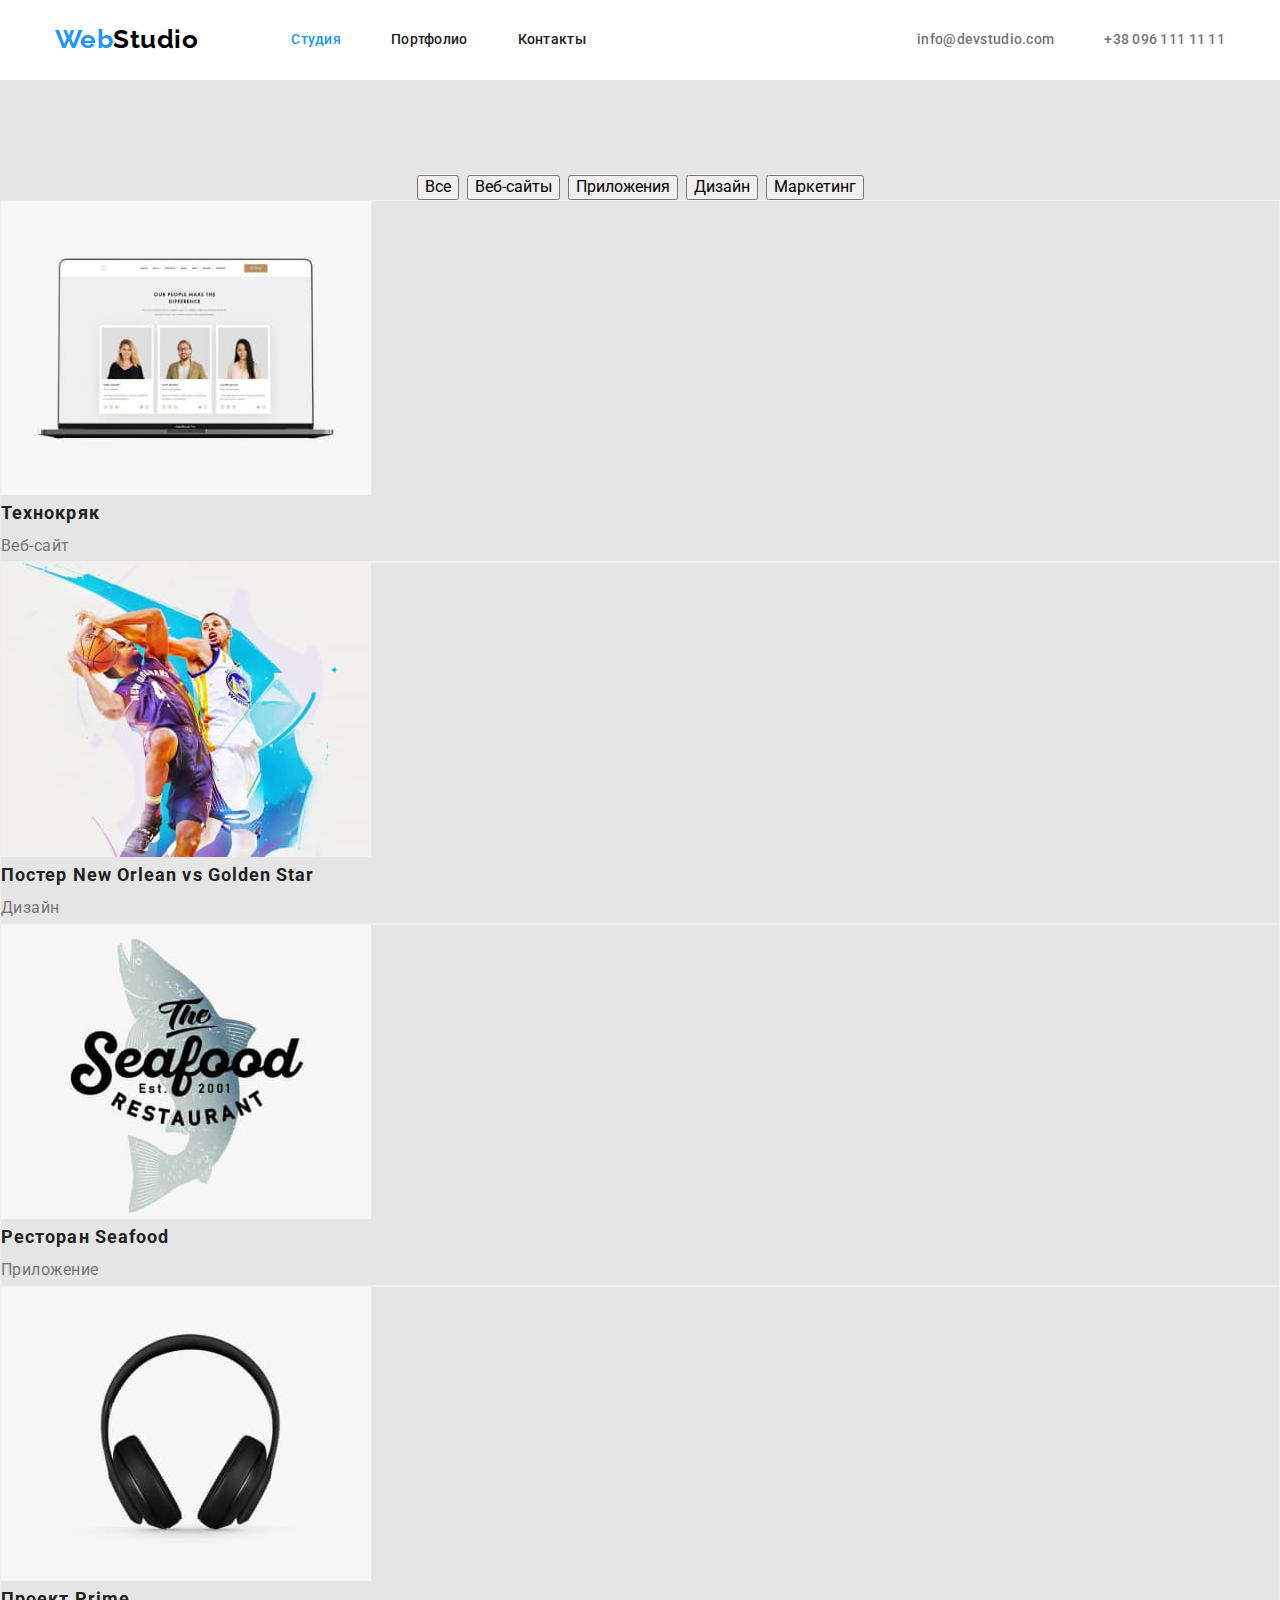
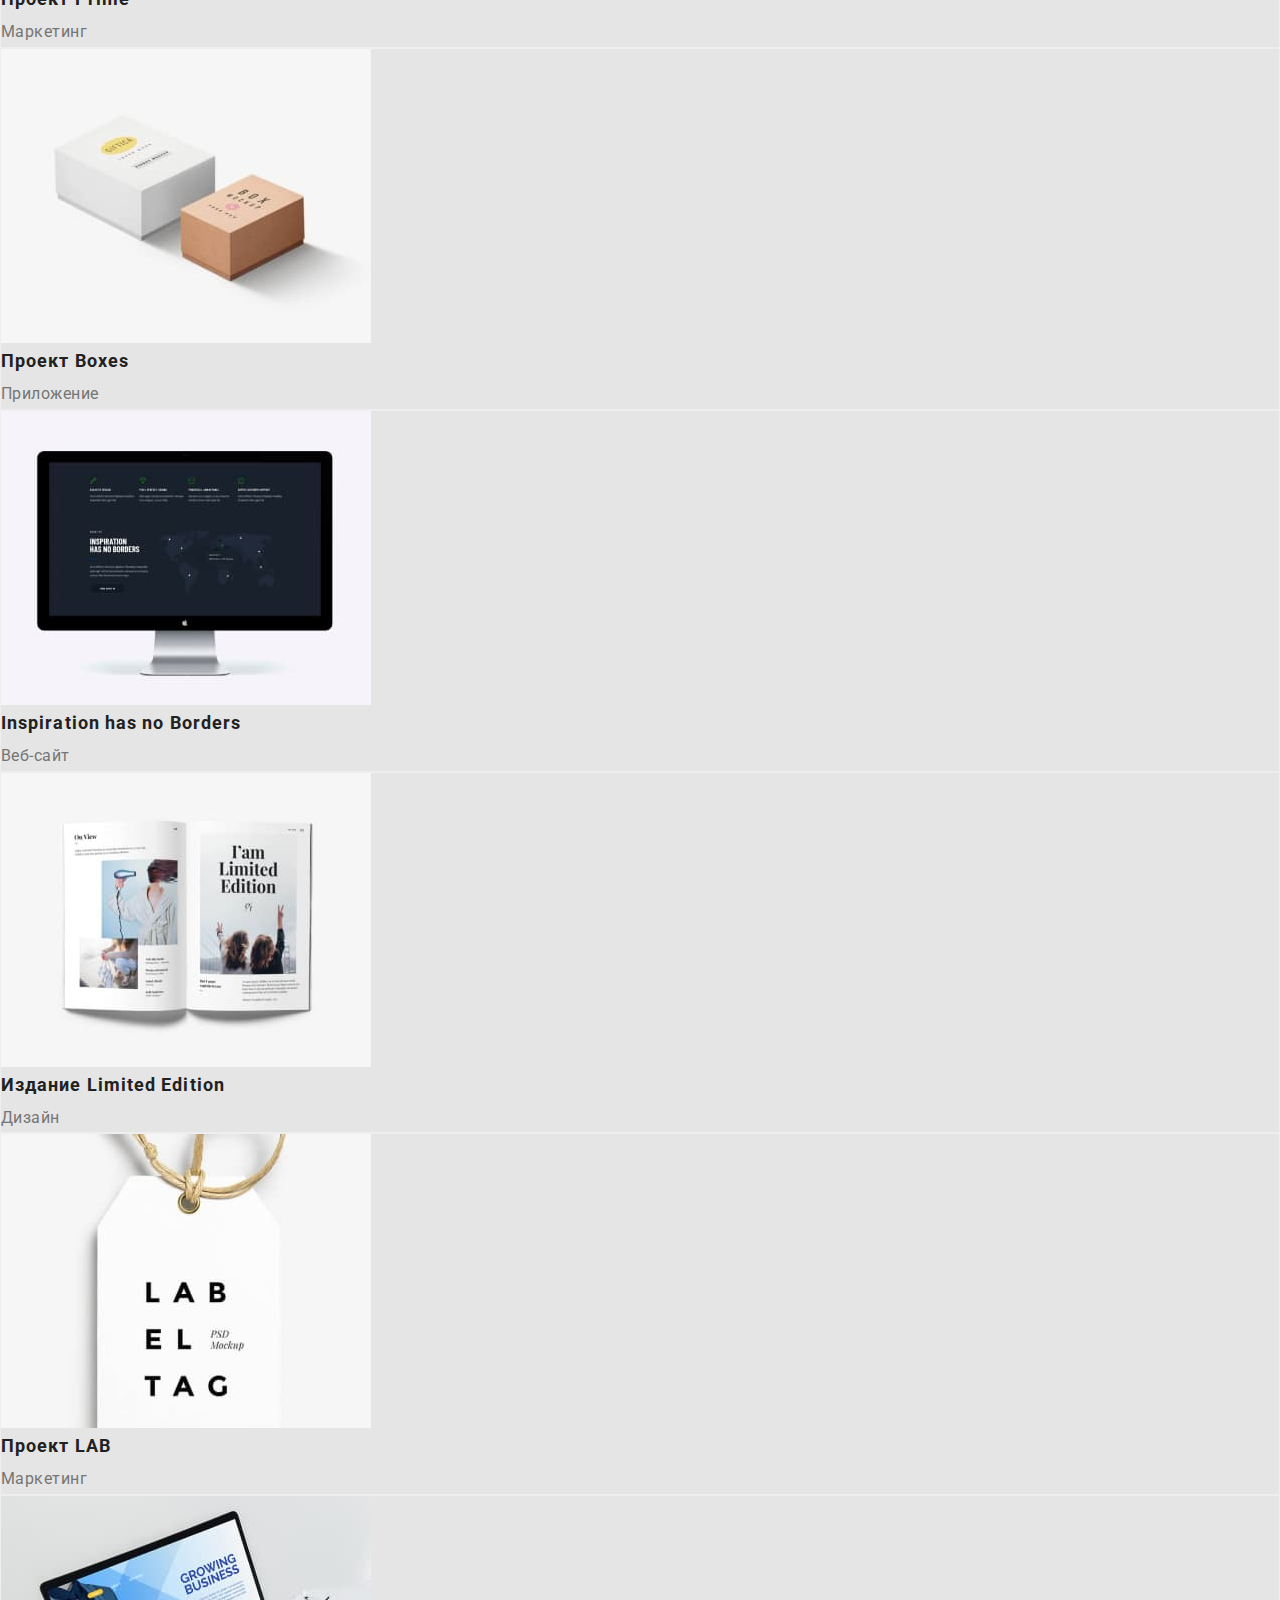
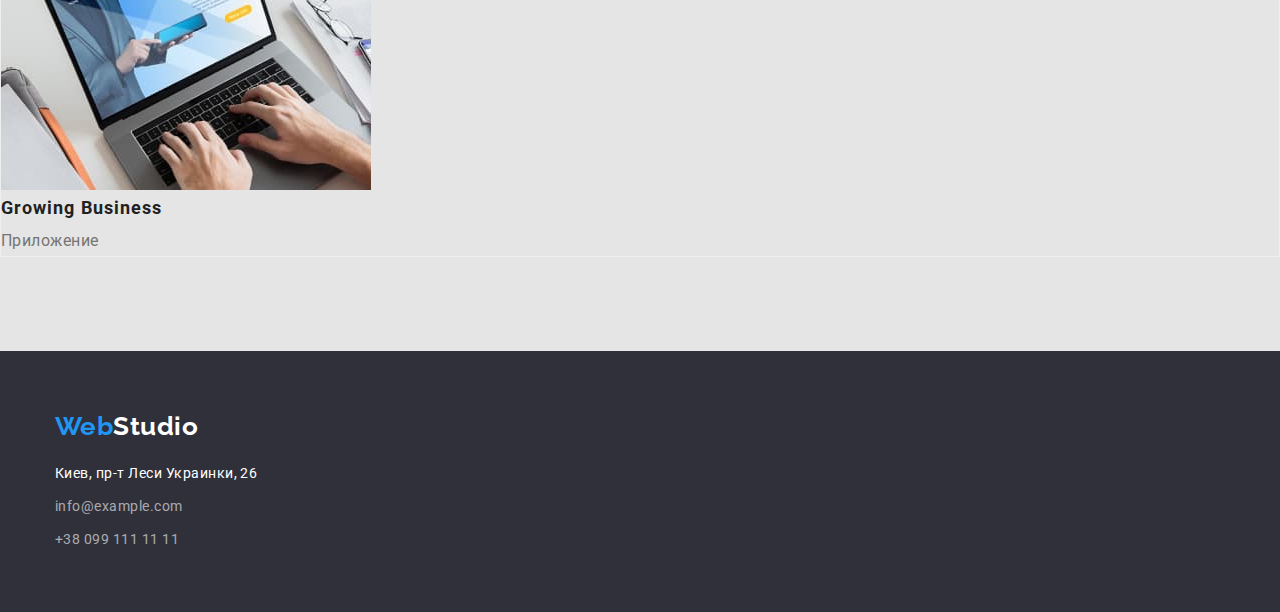
==== commit e3977ac6: "Начало работы над Портфолио" ====
--- a/portfolio.html
+++ b/portfolio.html
@@ -33,134 +33,140 @@
         <ul class="header-list-contact list">
           <li class="header-item">
             <a class="header-link link" href="mailto:info@devstudio.com">info@devstudio.com</a>
-          </li>
-          <li class="header-item">
+            </li>
+            <li class="header-item">
             <a class="header-link link" href="tel:+380961111111">+38 096 111 11 11</a>
-          </li>
+            </li>
         </ul>
-      </div>
+        </div>
     </header>
     <main>
-      <!-- section portfolio -->
-      <section class="portfolio">
-        <h1 class="visually-hidden">Portfolio</h1>
-        <!-- div filters -->
-        <div class="filters">
-          <ul class="list">
-            <li class="filter"><button type="button">Все</button></li>
-            <li class="filter"><button type="button">Веб-сайты</button></li>
-            <li class="filter"><button type="button">Приложения</button></li>
-            <li class="filter"><button type="button">Дизайн</button></li>
-            <li class="filter"><button type="button">Маркетинг</button></li>
-          </ul>
-        </div>
-        <!-- div projects -->
-        <div class="projects">
-          <ul class="list">
-            <li class="project-item">
-              <a href="">
-                <img
-                  src="./images/img-texnokryak.jpg"
-                  width="370"
-                  height="294"
-                  alt="Экран ноутбука с изображением сайта"
-                />
-                <h2 class="project-name">Технокряк</h2>
-                <p class="project-type">Веб-сайт</p>
-              </a>
-            </li>
-            <li class="project-item">
-              <a href="">
-                <img
-                  src="./images/img-new-orlean.jpg"
-                  width="370"
-                  height="294"
-                  alt="Два игрока в баскетбол"
-                />
-                <h2 class="project-name">Постер New Orlean vs Golden Star</h2>
-                <p class="project-type">Дизайн</p>
-              </a>
-            </li>
-            <li class="project-item">
-              <a href="">
-                <img
-                  src="./images/img-seafood.jpg"
-                  width="370"
-                  height="294"
-                  alt="Реклама ресторана Seafood"
-                />
-                <h2 class="project-name">Ресторан Seafood</h2>
-                <p class="project-type">Приложение</p>
-              </a>
-            </li>
-            <li class="project-item">
-              <a href="">
-                <img src="./images/img-prime.jpg" width="370" height="294" alt="Черные наушники" />
-                <h2 class="project-name">Проект Prime</h2>
-                <p class="project-type">Маркетинг</p>
-              </a>
-            </li>
-            <li class="project-item">
-              <a href="">
-                <img
-                  src="./images/img-boxes.jpg"
-                  width="370"
-                  height="294"
-                  alt="Две картонные коробки"
-                />
-                <h2 class="project-name">Проект Boxes</h2>
-                <p class="project-type">Приложение</p>
-              </a>
-            </li>
-            <li class="project-item">
-              <a href="">
-                <img
-                  src="./images/img-inspiration.jpg"
-                  width="370"
-                  height="294"
-                  alt="Монитор компьютера"
-                />
-                <h2 class="project-name">Inspiration has no Borders</h2>
-                <p class="project-type">Веб-сайт</p>
-              </a>
-            </li>
-            <li class="project-item">
-              <a href="">
-                <img
-                  src="./images/img-limited-edition.jpg"
-                  width="370"
-                  height="294"
-                  alt="Разворот журнала"
-                />
-                <h2 class="project-name">Издание Limited Edition</h2>
-                <p class="project-type">Дизайн</p>
-              </a>
-            </li>
-            <li class="project-item">
-              <a href="">
-                <img
-                  src="./images/img-lab.jpg"
-                  width="370"
-                  height="294"
-                  alt="Этикетка с надписью LAB EL TAG"
-                />
-                <h2 class="project-name">Проект LAB</h2>
-                <p class="project-type">Маркетинг</p>
-              </a>
-            </li>
-            <li class="project-item">
-              <a href="">
-                <img
-                  src="./images/img-growing-business.jpg"
-                  width="370"
-                  height="294"
-                  alt="Экран ноутбука"
-                />
-                <h2 class="project-name">Growing Business</h2>
-                <p class="project-type">Приложение</p>
-              </a>
-            </li>
-          </ul>
+        <!-- section portfolio -->
+        <section class="portfolio section">
+            <div class="container">
+                <h1 class="visually-hidden">Portfolio</h1>
+                <!-- filters with buttons -->
+            <ul class="filters-list list container">
+                <li class="filter-item btn"><button type="button">Все</button></li>
+                <li class="filter-item btn"><button type="button">Веб-сайты</button></li>
+                <li class="filter-item btn"><button type="button">Приложения</button></li>
+                <li class="filter-item btn"><button type="button">Дизайн</button></li>
+                <li class="filter-item btn"><button type="button">Маркетинг</button></li>
+            </ul>
+            </div>
+          <!-- div projects -->
+          <div class="projects">
+            <ul class="list">
+              <li class="project-item">
+                <a href="">
+                  <img
+                    src="./images/img-texnokryak.jpg"
+                    width="370"
+                    height="294"
+                    alt="Экран ноутбука с изображением сайта"
+                  />
+                  <h2 class="project-name">Технокряк</h2>
+                  <p class="project-type">Веб-сайт</p>
+                </a>
+              </li>
+              <li class="project-item">
+                <a href="">
+                  <img
+                    src="./images/img-new-orlean.jpg"
+                    width="370"
+                    height="294"
+                    alt="Два игрока в баскетбол"
+                  />
+                  <h2 class="project-name">Постер New Orlean vs Golden Star</h2>
+                  <p class="project-type">Дизайн</p>
+                </a>
+              </li>
+              <li class="project-item">
+                <a href="">
+                  <img
+                    src="./images/img-seafood.jpg"
+                    width="370"
+                    height="294"
+                    alt="Реклама ресторана Seafood"
+                  />
+                  <h2 class="project-name">Ресторан Seafood</h2>
+                  <p class="project-type">Приложение</p>
+                </a>
+              </li>
+              <li class="project-item">
+                <a href="">
+                  <img
+                    src="./images/img-prime.jpg"
+                    width="370"
+                    height="294"
+                    alt="Черные наушники"
+                  />
+                  <h2 class="project-name">Проект Prime</h2>
+                  <p class="project-type">Маркетинг</p>
+                </a>
+              </li>
+              <li class="project-item">
+                <a href="">
+                  <img
+                    src="./images/img-boxes.jpg"
+                    width="370"
+                    height="294"
+                    alt="Две картонные коробки"
+                  />
+                  <h2 class="project-name">Проект Boxes</h2>
+                  <p class="project-type">Приложение</p>
+                </a>
+              </li>
+              <li class="project-item">
+                <a href="">
+                  <img
+                    src="./images/img-inspiration.jpg"
+                    width="370"
+                    height="294"
+                    alt="Монитор компьютера"
+                  />
+                  <h2 class="project-name">Inspiration has no Borders</h2>
+                  <p class="project-type">Веб-сайт</p>
+                </a>
+              </li>
+              <li class="project-item">
+                <a href="">
+                  <img
+                    src="./images/img-limited-edition.jpg"
+                    width="370"
+                    height="294"
+                    alt="Разворот журнала"
+                  />
+                  <h2 class="project-name">Издание Limited Edition</h2>
+                  <p class="project-type">Дизайн</p>
+                </a>
+              </li>
+              <li class="project-item">
+                <a href="">
+                  <img
+                    src="./images/img-lab.jpg"
+                    width="370"
+                    height="294"
+                    alt="Этикетка с надписью LAB EL TAG"
+                  />
+                  <h2 class="project-name">Проект LAB</h2>
+                  <p class="project-type">Маркетинг</p>
+                </a>
+              </li>
+              <li class="project-item">
+                <a href="">
+                  <img
+                    src="./images/img-growing-business.jpg"
+                    width="370"
+                    height="294"
+                    alt="Экран ноутбука"
+                  />
+                  <h2 class="project-name">Growing Business</h2>
+                  <p class="project-type">Приложение</p>
+                </a>
+              </li>
+            </ul>
+          </div>
         </div>
       </section>
     </main>
--- a/css/styles.css
+++ b/css/styles.css
@@ -305,26 +305,38 @@
   color: var(--accent-color);
 }
 /* ---------------PAGE PORTFOLIO----------------- */
-
-/* filters */
-.filters .list {
-  list-style: none;
-}
-.filters button {
-  font-family: Roboto, Sans Serif;
+/* ---------------SECTION PORTFOLIO----------------- */
+.portfolio {
+  background-color: var(--primary-background-color);
+  padding-top: 94px;
+  padding-bottom: 94px;
+}
+.portfolio .container {
+  width: 1170px;
+  padding-left: 0;
+  padding-right: 0;
+}
+.filters-list.container {
+  display: flex;
+  justify-content: center;
+  align-items: center;
+}
+.filter-item {
+  font-weight: 500;
+  font-size: 16px;
+  line-height: 1.62;
+  text-align: center;
   letter-spacing: 0.03em;
-  font-weight: 500;
-  font-size: 16px;
-  line-height: 1.62;
-  text-align: center;
   color: var(--primary-text-color);
   background-color: var(--additional-background-color);
-  cursor: pointer;
-}
-.filters button:hover,
-.filters button:focus {
+}
+.filter-item:hover,
+.filter-item:focus {
   background-color: var(--accent-color);
   color: var(--additional-accent-color);
+}
+.filter-item:not(:last-child) {
+  margin-right: 8px;
 }
 /* projects */
 .projects .list {
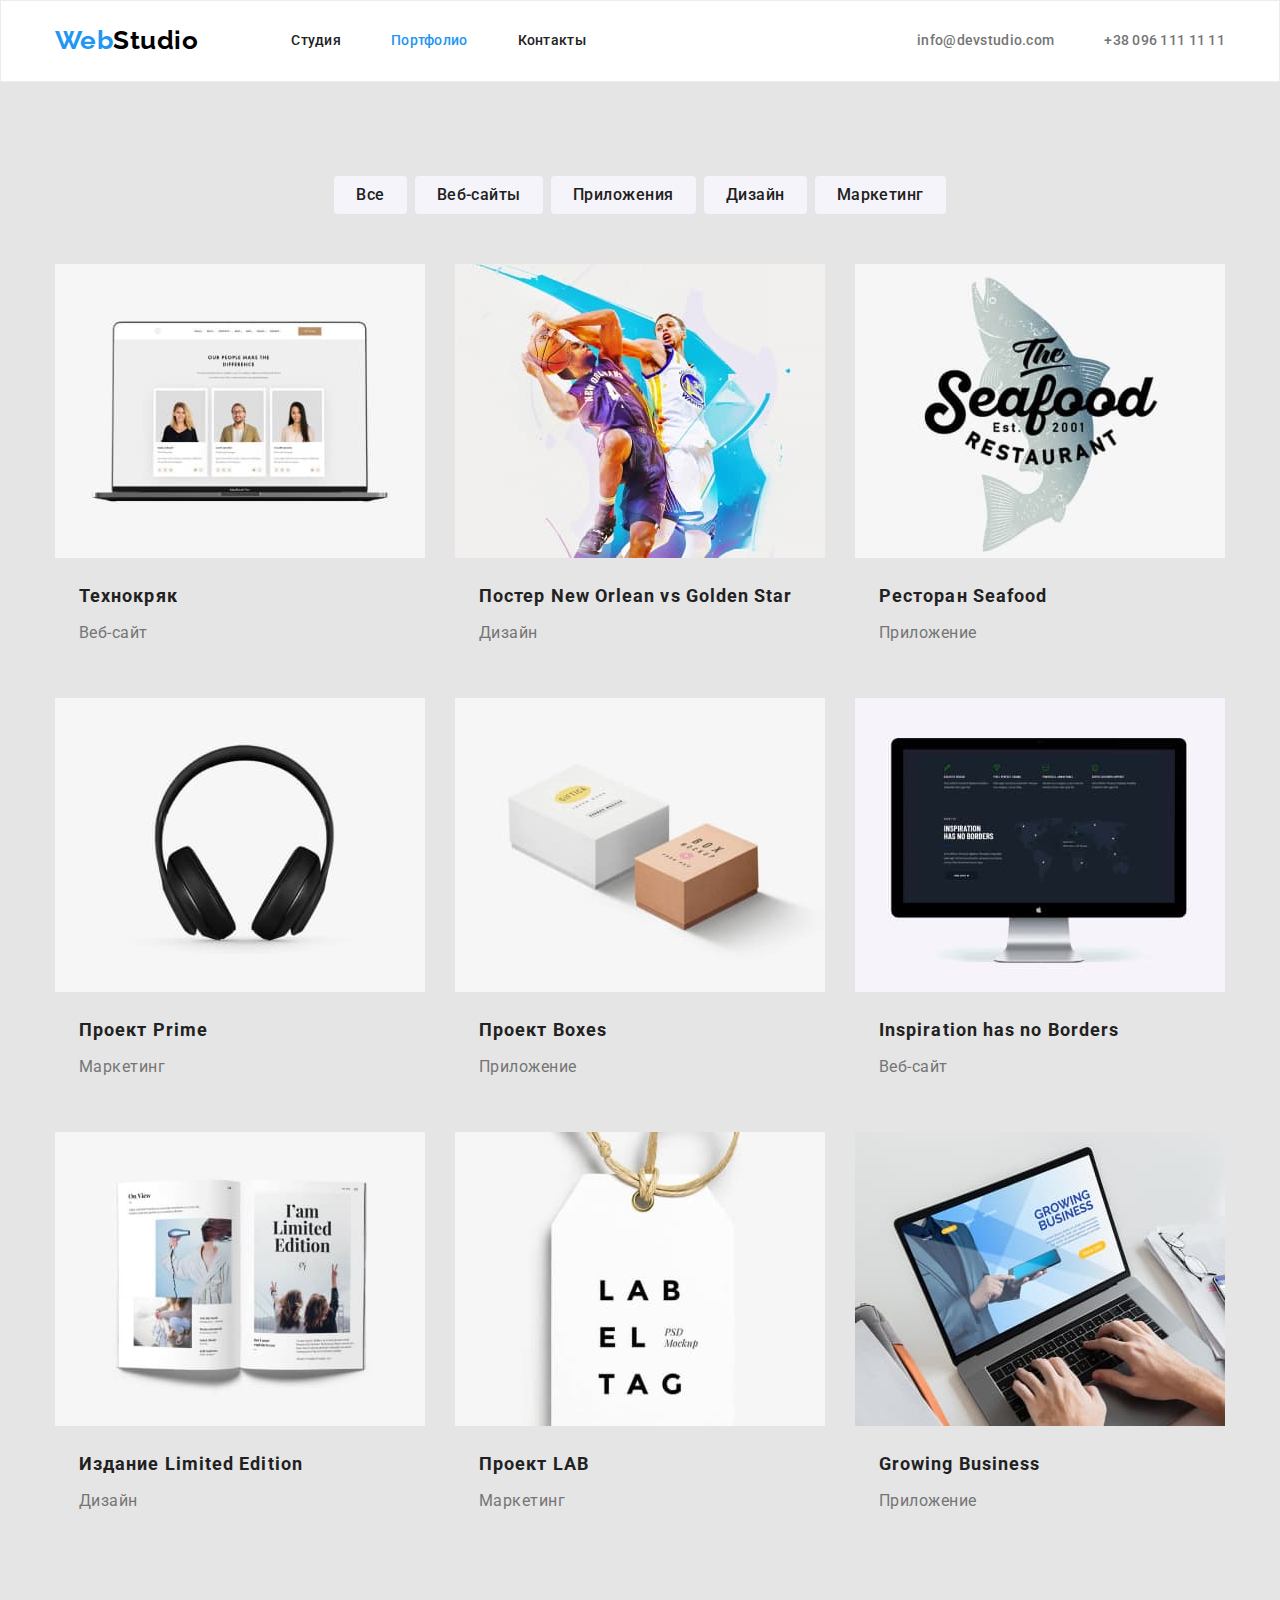
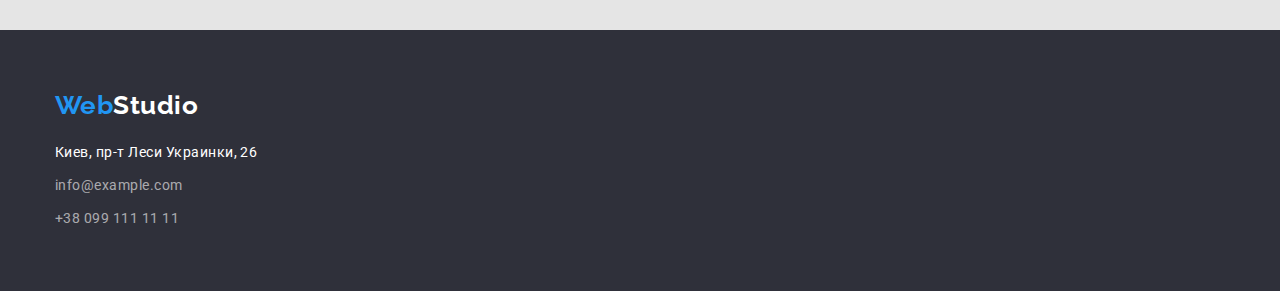
==== commit c0afb987: "Закончила портфолио" ====
--- a/portfolio.html
+++ b/portfolio.html
@@ -23,9 +23,9 @@
         >
         <nav class="header-nav">
           <ul class="header-list-nav list">
-            <li class="header-item"><a class="header-link link active" href="">Студия</a></li>
+            <li class="header-item"><a class="header-link link" href="./index.html">Студия</a></li>
             <li class="header-item">
-              <a class="header-link link" href="./portfolio.html">Портфолио</a>
+              <a class="header-link link active" href="./portfolio.html">Портфолио</a>
             </li>
             <li class="header-item"><a class="header-link link" href="">Контакты</a></li>
           </ul>
@@ -43,132 +43,157 @@
     <main>
         <!-- section portfolio -->
         <section class="portfolio section">
-            <div class="container">
-                <h1 class="visually-hidden">Portfolio</h1>
+          <div class="container">
+              <h1 class="visually-hidden">Portfolio</h1>
                 <!-- filters with buttons -->
-            <ul class="filters-list list container">
-                <li class="filter-item btn"><button type="button">Все</button></li>
-                <li class="filter-item btn"><button type="button">Веб-сайты</button></li>
-                <li class="filter-item btn"><button type="button">Приложения</button></li>
-                <li class="filter-item btn"><button type="button">Дизайн</button></li>
-                <li class="filter-item btn"><button type="button">Маркетинг</button></li>
-            </ul>
-            </div>
-          <!-- div projects -->
-          <div class="projects">
-            <ul class="list">
-              <li class="project-item">
-                <a href="">
-                  <img
-                    src="./images/img-texnokryak.jpg"
-                    width="370"
-                    height="294"
-                    alt="Экран ноутбука с изображением сайта"
-                  />
-                  <h2 class="project-name">Технокряк</h2>
-                  <p class="project-type">Веб-сайт</p>
-                </a>
-              </li>
-              <li class="project-item">
-                <a href="">
-                  <img
-                    src="./images/img-new-orlean.jpg"
-                    width="370"
-                    height="294"
-                    alt="Два игрока в баскетбол"
-                  />
-                  <h2 class="project-name">Постер New Orlean vs Golden Star</h2>
-                  <p class="project-type">Дизайн</p>
-                </a>
-              </li>
-              <li class="project-item">
-                <a href="">
+              <ul class="filters-list list">
+                <li class="filter-item">
+                  <button class="filter-button btn" type="button">Все</button>
+                </li>
+                <li class="filter-item">
+                  <button  class="filter-button btn" type="button">Веб-сайты</button>
+                </li>
+                <li class="filter-item">
+                  <button  class="filter-button btn" type="button">Приложения</button>
+                </li>
+                <li class="filter-item">
+                  <button  class="filter-button btn" type="button">Дизайн</button>
+                </li>
+                <li class="filter-item">
+                  <button  class="filter-button btn" type="button">Маркетинг</button>
+                </li>
+              </ul>
+              <!-- projects -->
+              <ul class="projects-list list">
+                <li class="project-item">
+                  <a href="" class="project-link link">
+                    <img
+                      src="./images/img-texnokryak.jpg"
+                      width="370"
+                      height="294"
+                      alt="Экран ноутбука с изображением сайта"
+                    />
+                  <div class="project-description">
+                    <h2 class="project-name">Технокряк</h2>
+                    <p class="project-type">Веб-сайт</p>
+                  </div>
+                  </a>
+                </li>
+                <li class="project-item">
+                  <a href="" class="project-link link">
+                    <img
+                      src="./images/img-new-orlean.jpg"
+                      width="370"
+                      height="294"
+                      alt="Два игрока в баскетбол"
+                    />
+                  <div class="project-description">
+                    <h2 class="project-name">Постер New Orlean vs Golden Star</h2>
+                    <p class="project-type">Дизайн</p>
+                  </div>
+                  </a>
+                </li>
+              <li class="project-item">
+                <a href="" class="project-link link">
                   <img
                     src="./images/img-seafood.jpg"
                     width="370"
                     height="294"
                     alt="Реклама ресторана Seafood"
                   />
-                  <h2 class="project-name">Ресторан Seafood</h2>
-                  <p class="project-type">Приложение</p>
-                </a>
-              </li>
-              <li class="project-item">
-                <a href="">
+                  <div class="project-description">
+                    <h2 class="project-name">Ресторан Seafood</h2>
+                    <p class="project-type">Приложение</p>
+                  </div>
+                </a>
+              </li>
+              <li class="project-item">
+                <a href="" class="project-link link">
                   <img
                     src="./images/img-prime.jpg"
                     width="370"
                     height="294"
                     alt="Черные наушники"
                   />
+                  <div class="project-description">
                   <h2 class="project-name">Проект Prime</h2>
                   <p class="project-type">Маркетинг</p>
-                </a>
-              </li>
-              <li class="project-item">
-                <a href="">
+                  </div>
+                </a>
+              </li>
+              <li class="project-item">
+                <a href="" class="project-link link">
                   <img
                     src="./images/img-boxes.jpg"
                     width="370"
                     height="294"
                     alt="Две картонные коробки"
                   />
+                  <div class="project-description">
                   <h2 class="project-name">Проект Boxes</h2>
                   <p class="project-type">Приложение</p>
-                </a>
-              </li>
-              <li class="project-item">
-                <a href="">
+                  </div>
+                </a>
+              </li>
+              <li class="project-item">
+                <a href="" class="project-link link">
                   <img
                     src="./images/img-inspiration.jpg"
                     width="370"
                     height="294"
                     alt="Монитор компьютера"
                   />
+                  <div class="project-description">
                   <h2 class="project-name">Inspiration has no Borders</h2>
                   <p class="project-type">Веб-сайт</p>
-                </a>
-              </li>
-              <li class="project-item">
-                <a href="">
+                  </div>
+                </a>
+              </li>
+              <li class="project-item">
+                <a href="" class="project-link link">
                   <img
                     src="./images/img-limited-edition.jpg"
                     width="370"
                     height="294"
                     alt="Разворот журнала"
                   />
+                  <div class="project-description">
                   <h2 class="project-name">Издание Limited Edition</h2>
                   <p class="project-type">Дизайн</p>
-                </a>
-              </li>
-              <li class="project-item">
-                <a href="">
+                  </div>
+                </a>
+              </li>
+              <li class="project-item">
+                <a href="" class="project-link link">
                   <img
                     src="./images/img-lab.jpg"
                     width="370"
                     height="294"
                     alt="Этикетка с надписью LAB EL TAG"
                   />
+                  <div class="project-description">
                   <h2 class="project-name">Проект LAB</h2>
                   <p class="project-type">Маркетинг</p>
-                </a>
-              </li>
-              <li class="project-item">
-                <a href="">
+                  </div>
+                </a>
+              </li>
+              <li class="project-item">
+                <a href="" class="project-link link">
                   <img
                     src="./images/img-growing-business.jpg"
                     width="370"
                     height="294"
                     alt="Экран ноутбука"
                   />
+                  <div class="project-description">
                   <h2 class="project-name">Growing Business</h2>
                   <p class="project-type">Приложение</p>
+                  </div>
                 </a>
               </li>
             </ul>
           </div>
-        </div>
-      </section>
+        </section>
     </main>
     <footer class="footer section">
       <div class="container">
--- a/css/styles.css
+++ b/css/styles.css
@@ -8,6 +8,8 @@
   --primary-background-color: #e5e5e5;
   --additional-background-color: #f5f4fa;
   --futer-background-color: #2f303a;
+  --border-portfolio: #eeeeee;
+  --border-line-heder: #ececec;
 }
 /* ---------------BODY----------------- */
 body {
@@ -56,6 +58,9 @@
 .header {
   background-color: var(--additional-accent-color);
 }
+.header.section {
+  border: 1px solid var(--border-line-heder);
+}
 .header > .container {
   display: flex;
   justify-content: flex-start;
@@ -118,10 +123,7 @@
   text-align: center;
   padding-top: 200px;
   padding-bottom: 200px;
-  max-width: 1600px;
   margin-bottom: 0;
-  margin-left: auto;
-  margin-right: auto;
 }
 .hero-title {
   color: var(--additional-accent-color);
@@ -175,13 +177,11 @@
   text-transform: uppercase;
   margin-bottom: 10px;
 }
-.features-list.container {
+.features-list {
   display: flex;
   justify-content: space-between;
   align-items: center;
   width: 1170px;
-  padding-left: 0;
-  padding-right: 0;
 }
 .feature-text {
   font-weight: 400;
@@ -206,13 +206,11 @@
   margin-bottom: 50px;
   text-align: center;
 }
-.directions-list.container {
+.directions-list {
   display: flex;
   justify-content: space-between;
   align-items: center;
   width: 1170px;
-  padding-left: 0;
-  padding-right: 0;
 }
 .direction-item:not(:last-child) {
   padding-right: 30px;
@@ -230,13 +228,11 @@
   text-align: center;
   margin-bottom: 50px;
 }
-.team-cards-list.container {
+.team-cards-list {
   display: flex;
   justify-content: space-between;
   align-items: center;
   width: 1170px;
-  padding-left: 0;
-  padding-right: 0;
 }
 .team-card:not(:last-child) {
   margin-right: 30px;
@@ -306,50 +302,61 @@
 }
 /* ---------------PAGE PORTFOLIO----------------- */
 /* ---------------SECTION PORTFOLIO----------------- */
-.portfolio {
+.portfolio.section {
   background-color: var(--primary-background-color);
   padding-top: 94px;
   padding-bottom: 94px;
 }
-.portfolio .container {
-  width: 1170px;
-  padding-left: 0;
-  padding-right: 0;
-}
-.filters-list.container {
+.filters-list {
   display: flex;
   justify-content: center;
   align-items: center;
-}
-.filter-item {
-  font-weight: 500;
-  font-size: 16px;
-  line-height: 1.62;
-  text-align: center;
-  letter-spacing: 0.03em;
-  color: var(--primary-text-color);
-  background-color: var(--additional-background-color);
-}
-.filter-item:hover,
-.filter-item:focus {
-  background-color: var(--accent-color);
-  color: var(--additional-accent-color);
+  padding-bottom: 16px;
+  margin-bottom: 34px;
 }
 .filter-item:not(:last-child) {
   margin-right: 8px;
 }
-/* projects */
-.projects .list {
-  list-style: none;
-}
-.projects a {
-  text-decoration: none;
+.filter-item > .filter-button {
+  display: block;
+  font-weight: 500;
+  font-size: 16px;
+  line-height: 1.62;
+  text-align: center;
+  letter-spacing: 0.03em;
+  color: var(--primary-text-color);
+  background-color: var(--additional-background-color);
+  padding-top: 6px;
+  padding-bottom: 6px;
+  padding-right: 22px;
+  padding-left: 22px;
+  border: none;
+}
+.filter-button:hover,
+.filter-button:focus {
+  background-color: var(--accent-color);
+  color: var(--additional-accent-color);
+}
+.filter-button:not(:last-child) {
+  margin-right: 8px;
+}
+/* ---------------PROJECTS----------------- */
+.projects-list {
+  display: flex;
+  flex-wrap: wrap;
+  justify-content: space-between;
+  margin: -15px;
+}
+.project-item {
+  width: 370px;
+  margin: 15px;
 }
 .project-name {
   font-size: 18px;
   line-height: 2;
   letter-spacing: 0.06em;
   color: var(--primary-text-color);
+  margin-bottom: 4px;
 }
 .project-type {
   font-weight: normal;
@@ -357,7 +364,15 @@
   line-height: 1.87;
   color: var(--additional-text-color);
 }
-.project-item {
-  border: 1px solid #eeeeee;
+
+.project-item:hover,
+.project-item:focus {
+  background: var(--additional-accent-color);
+  border-bottom: 1px solid var(--border-portfolio);
   box-sizing: border-box;
-}
+  box-shadow: 0px 1px 1px rgba(0, 0, 0, 0.12), 0px 4px 4px rgba(0, 0, 0, 0.06),
+    1px 4px 6px rgba(0, 0, 0, 0.16);
+}
+.project-description {
+  padding: 20px 24px;
+}
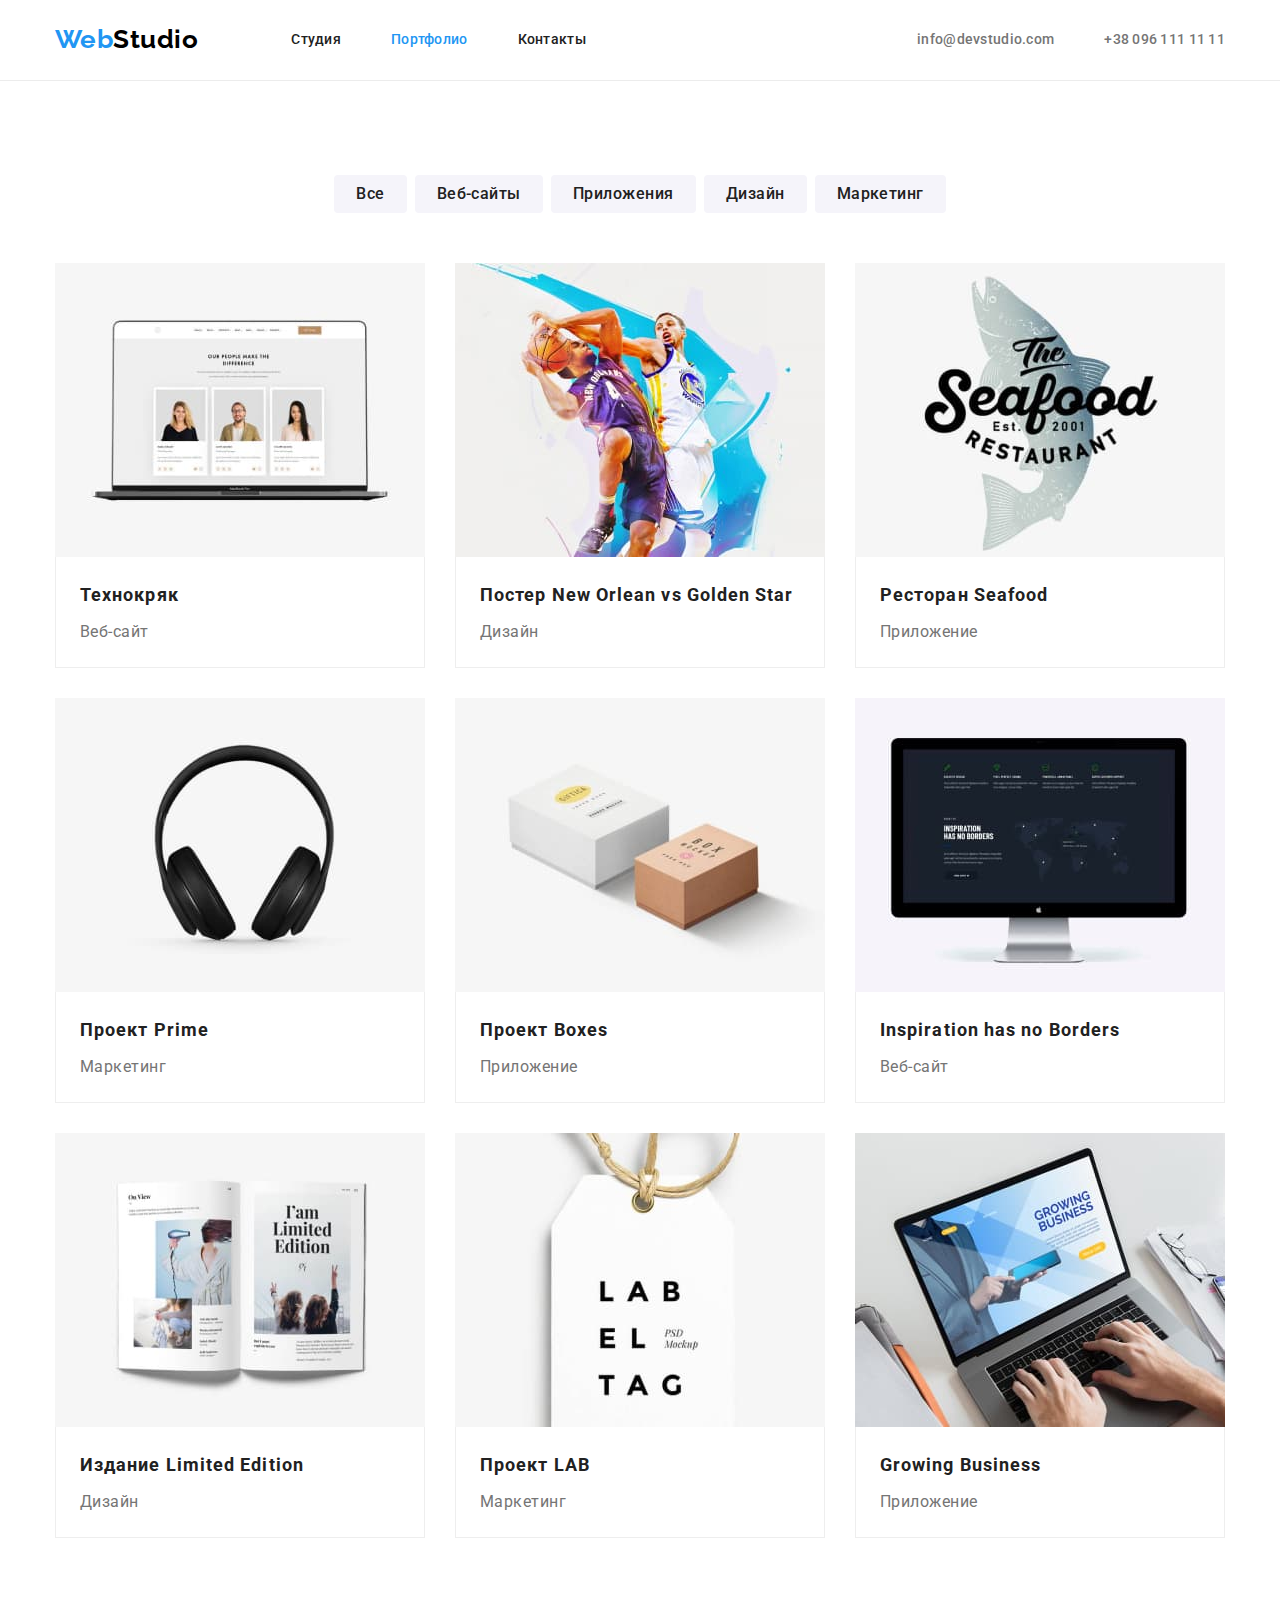
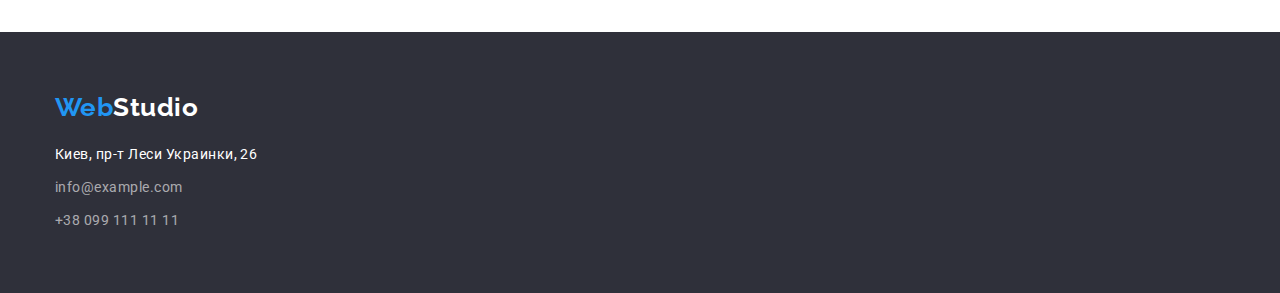
==== commit 649f3c63: "Добавляет бордер внизу и по бокам div под карточками" ====
--- a/portfolio.html
+++ b/portfolio.html
@@ -33,167 +33,162 @@
         <ul class="header-list-contact list">
           <li class="header-item">
             <a class="header-link link" href="mailto:info@devstudio.com">info@devstudio.com</a>
-            </li>
-            <li class="header-item">
+          </li>
+          <li class="header-item">
             <a class="header-link link" href="tel:+380961111111">+38 096 111 11 11</a>
-            </li>
+          </li>
         </ul>
-        </div>
+      </div>
     </header>
     <main>
-        <!-- section portfolio -->
-        <section class="portfolio section">
-          <div class="container">
-              <h1 class="visually-hidden">Portfolio</h1>
-                <!-- filters with buttons -->
-              <ul class="filters-list list">
-                <li class="filter-item">
-                  <button class="filter-button btn" type="button">Все</button>
-                </li>
-                <li class="filter-item">
-                  <button  class="filter-button btn" type="button">Веб-сайты</button>
-                </li>
-                <li class="filter-item">
-                  <button  class="filter-button btn" type="button">Приложения</button>
-                </li>
-                <li class="filter-item">
-                  <button  class="filter-button btn" type="button">Дизайн</button>
-                </li>
-                <li class="filter-item">
-                  <button  class="filter-button btn" type="button">Маркетинг</button>
-                </li>
-              </ul>
-              <!-- projects -->
-              <ul class="projects-list list">
-                <li class="project-item">
-                  <a href="" class="project-link link">
-                    <img
-                      src="./images/img-texnokryak.jpg"
-                      width="370"
-                      height="294"
-                      alt="Экран ноутбука с изображением сайта"
-                    />
-                  <div class="project-description">
-                    <h2 class="project-name">Технокряк</h2>
-                    <p class="project-type">Веб-сайт</p>
-                  </div>
-                  </a>
-                </li>
-                <li class="project-item">
-                  <a href="" class="project-link link">
-                    <img
-                      src="./images/img-new-orlean.jpg"
-                      width="370"
-                      height="294"
-                      alt="Два игрока в баскетбол"
-                    />
-                  <div class="project-description">
-                    <h2 class="project-name">Постер New Orlean vs Golden Star</h2>
-                    <p class="project-type">Дизайн</p>
-                  </div>
-                  </a>
-                </li>
-              <li class="project-item">
-                <a href="" class="project-link link">
-                  <img
-                    src="./images/img-seafood.jpg"
-                    width="370"
-                    height="294"
-                    alt="Реклама ресторана Seafood"
-                  />
-                  <div class="project-description">
-                    <h2 class="project-name">Ресторан Seafood</h2>
-                    <p class="project-type">Приложение</p>
-                  </div>
-                </a>
-              </li>
-              <li class="project-item">
-                <a href="" class="project-link link">
-                  <img
-                    src="./images/img-prime.jpg"
-                    width="370"
-                    height="294"
-                    alt="Черные наушники"
-                  />
-                  <div class="project-description">
+      <!-- section portfolio -->
+      <section class="portfolio section">
+        <div class="container">
+          <h1 class="visually-hidden">Portfolio</h1>
+          <!-- filters with buttons -->
+          <ul class="filters-list list">
+            <li class="filter-item">
+              <button class="filter-button btn" type="button">Все</button>
+            </li>
+            <li class="filter-item">
+              <button class="filter-button btn" type="button">Веб-сайты</button>
+            </li>
+            <li class="filter-item">
+              <button class="filter-button btn" type="button">Приложения</button>
+            </li>
+            <li class="filter-item">
+              <button class="filter-button btn" type="button">Дизайн</button>
+            </li>
+            <li class="filter-item">
+              <button class="filter-button btn" type="button">Маркетинг</button>
+            </li>
+          </ul>
+          <!-- projects -->
+          <ul class="projects-list list">
+            <li class="project-item">
+              <a href="" class="project-link link">
+                <img
+                  src="./images/img-texnokryak.jpg"
+                  width="370"
+                  height="294"
+                  alt="Экран ноутбука с изображением сайта"
+                />
+                <div class="project-description">
+                  <h2 class="project-name">Технокряк</h2>
+                  <p class="project-type">Веб-сайт</p>
+                </div>
+              </a>
+            </li>
+            <li class="project-item">
+              <a href="" class="project-link link">
+                <img
+                  src="./images/img-new-orlean.jpg"
+                  width="370"
+                  height="294"
+                  alt="Два игрока в баскетбол"
+                />
+                <div class="project-description">
+                  <h2 class="project-name">Постер New Orlean vs Golden Star</h2>
+                  <p class="project-type">Дизайн</p>
+                </div>
+              </a>
+            </li>
+            <li class="project-item">
+              <a href="" class="project-link link">
+                <img
+                  src="./images/img-seafood.jpg"
+                  width="370"
+                  height="294"
+                  alt="Реклама ресторана Seafood"
+                />
+                <div class="project-description">
+                  <h2 class="project-name">Ресторан Seafood</h2>
+                  <p class="project-type">Приложение</p>
+                </div>
+              </a>
+            </li>
+            <li class="project-item">
+              <a href="" class="project-link link">
+                <img src="./images/img-prime.jpg" width="370" height="294" alt="Черные наушники" />
+                <div class="project-description">
                   <h2 class="project-name">Проект Prime</h2>
                   <p class="project-type">Маркетинг</p>
-                  </div>
-                </a>
-              </li>
-              <li class="project-item">
-                <a href="" class="project-link link">
-                  <img
-                    src="./images/img-boxes.jpg"
-                    width="370"
-                    height="294"
-                    alt="Две картонные коробки"
-                  />
-                  <div class="project-description">
+                </div>
+              </a>
+            </li>
+            <li class="project-item">
+              <a href="" class="project-link link">
+                <img
+                  src="./images/img-boxes.jpg"
+                  width="370"
+                  height="294"
+                  alt="Две картонные коробки"
+                />
+                <div class="project-description">
                   <h2 class="project-name">Проект Boxes</h2>
                   <p class="project-type">Приложение</p>
-                  </div>
-                </a>
-              </li>
-              <li class="project-item">
-                <a href="" class="project-link link">
-                  <img
-                    src="./images/img-inspiration.jpg"
-                    width="370"
-                    height="294"
-                    alt="Монитор компьютера"
-                  />
-                  <div class="project-description">
+                </div>
+              </a>
+            </li>
+            <li class="project-item">
+              <a href="" class="project-link link">
+                <img
+                  src="./images/img-inspiration.jpg"
+                  width="370"
+                  height="294"
+                  alt="Монитор компьютера"
+                />
+                <div class="project-description">
                   <h2 class="project-name">Inspiration has no Borders</h2>
                   <p class="project-type">Веб-сайт</p>
-                  </div>
-                </a>
-              </li>
-              <li class="project-item">
-                <a href="" class="project-link link">
-                  <img
-                    src="./images/img-limited-edition.jpg"
-                    width="370"
-                    height="294"
-                    alt="Разворот журнала"
-                  />
-                  <div class="project-description">
+                </div>
+              </a>
+            </li>
+            <li class="project-item">
+              <a href="" class="project-link link">
+                <img
+                  src="./images/img-limited-edition.jpg"
+                  width="370"
+                  height="294"
+                  alt="Разворот журнала"
+                />
+                <div class="project-description">
                   <h2 class="project-name">Издание Limited Edition</h2>
                   <p class="project-type">Дизайн</p>
-                  </div>
-                </a>
-              </li>
-              <li class="project-item">
-                <a href="" class="project-link link">
-                  <img
-                    src="./images/img-lab.jpg"
-                    width="370"
-                    height="294"
-                    alt="Этикетка с надписью LAB EL TAG"
-                  />
-                  <div class="project-description">
+                </div>
+              </a>
+            </li>
+            <li class="project-item">
+              <a href="" class="project-link link">
+                <img
+                  src="./images/img-lab.jpg"
+                  width="370"
+                  height="294"
+                  alt="Этикетка с надписью LAB EL TAG"
+                />
+                <div class="project-description">
                   <h2 class="project-name">Проект LAB</h2>
                   <p class="project-type">Маркетинг</p>
-                  </div>
-                </a>
-              </li>
-              <li class="project-item">
-                <a href="" class="project-link link">
-                  <img
-                    src="./images/img-growing-business.jpg"
-                    width="370"
-                    height="294"
-                    alt="Экран ноутбука"
-                  />
-                  <div class="project-description">
+                </div>
+              </a>
+            </li>
+            <li class="project-item">
+              <a href="" class="project-link link">
+                <img
+                  src="./images/img-growing-business.jpg"
+                  width="370"
+                  height="294"
+                  alt="Экран ноутбука"
+                />
+                <div class="project-description">
                   <h2 class="project-name">Growing Business</h2>
                   <p class="project-type">Приложение</p>
-                  </div>
-                </a>
-              </li>
-            </ul>
-          </div>
-        </section>
+                </div>
+              </a>
+            </li>
+          </ul>
+        </div>
+      </section>
     </main>
     <footer class="footer section">
       <div class="container">
--- a/css/styles.css
+++ b/css/styles.css
@@ -16,7 +16,6 @@
   font-family: 'Roboto', 'Sans Serif';
   letter-spacing: 0.03em;
   color: var(--primary-text-color);
-  background-color: var(--primary-background-color);
 }
 p,
 h1,
@@ -57,16 +56,16 @@
 /* ------------------HEDER------------------ */
 .header {
   background-color: var(--additional-accent-color);
-}
-.header.section {
-  border: 1px solid var(--border-line-heder);
-}
-.header > .container {
-  display: flex;
-  justify-content: flex-start;
-  align-items: center;
   padding-top: 24px;
   padding-bottom: 25px;
+}
+.header.section {
+  border-bottom: 1px solid var(--border-line-heder);
+}
+.header > .container {
+  display: flex;
+  justify-content: flex-start;
+  align-items: center;
 }
 .header-logo {
   font-family: 'Raleway', 'Sans Serif';
@@ -191,7 +190,7 @@
   width: 270px;
 }
 .feature-item:not(:last-child) {
-  padding-right: 30px;
+  margin-right: 30px;
 }
 /* ---------------SECTION DIRECTIONS----------------- */
 .directions {
@@ -267,8 +266,6 @@
 /* ---------------FOOTER----------------- */
 .footer {
   background-color: var(--futer-background-color);
-}
-.footer > .container {
   padding-top: 60px;
   padding-bottom: 60px;
 }
@@ -303,7 +300,6 @@
 /* ---------------PAGE PORTFOLIO----------------- */
 /* ---------------SECTION PORTFOLIO----------------- */
 .portfolio.section {
-  background-color: var(--primary-background-color);
   padding-top: 94px;
   padding-bottom: 94px;
 }
@@ -375,4 +371,6 @@
 }
 .project-description {
   padding: 20px 24px;
-}
+  border: 1px solid var(--border-portfolio);
+  border-top: none;
+}
